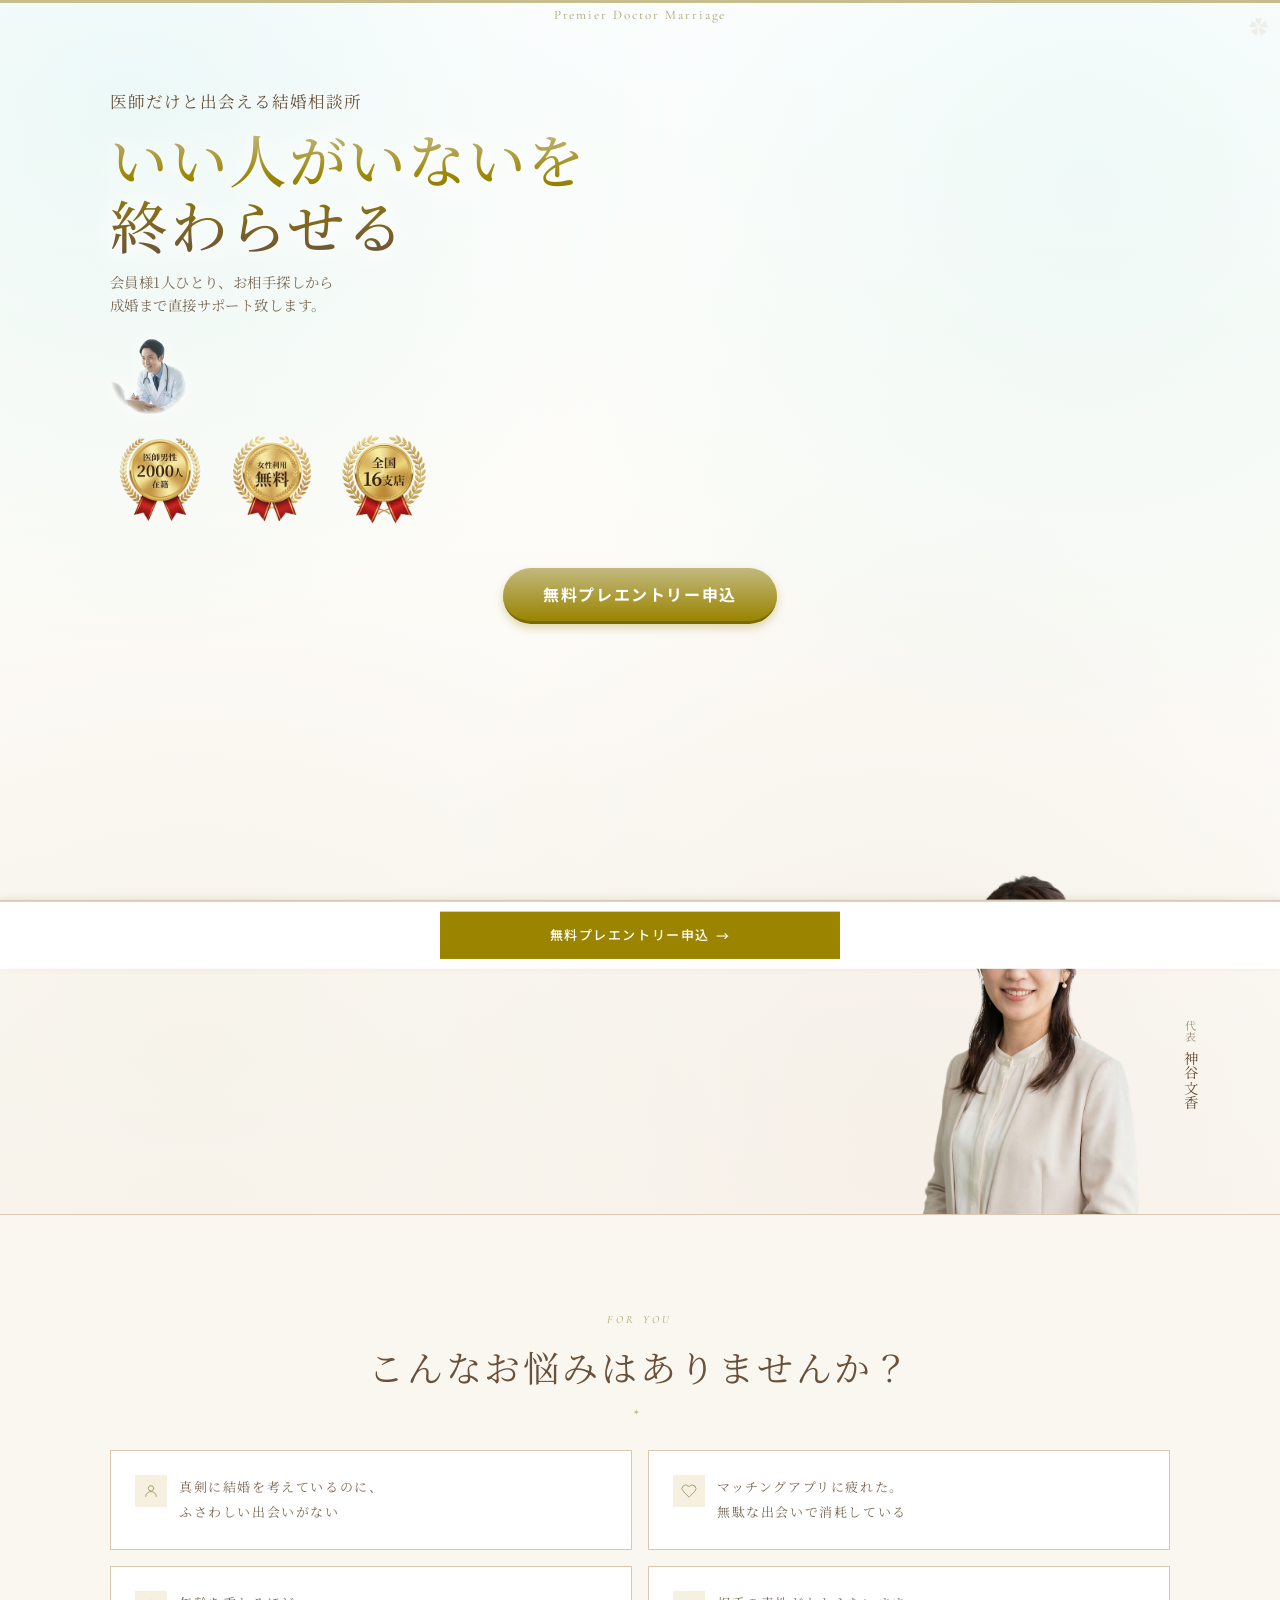
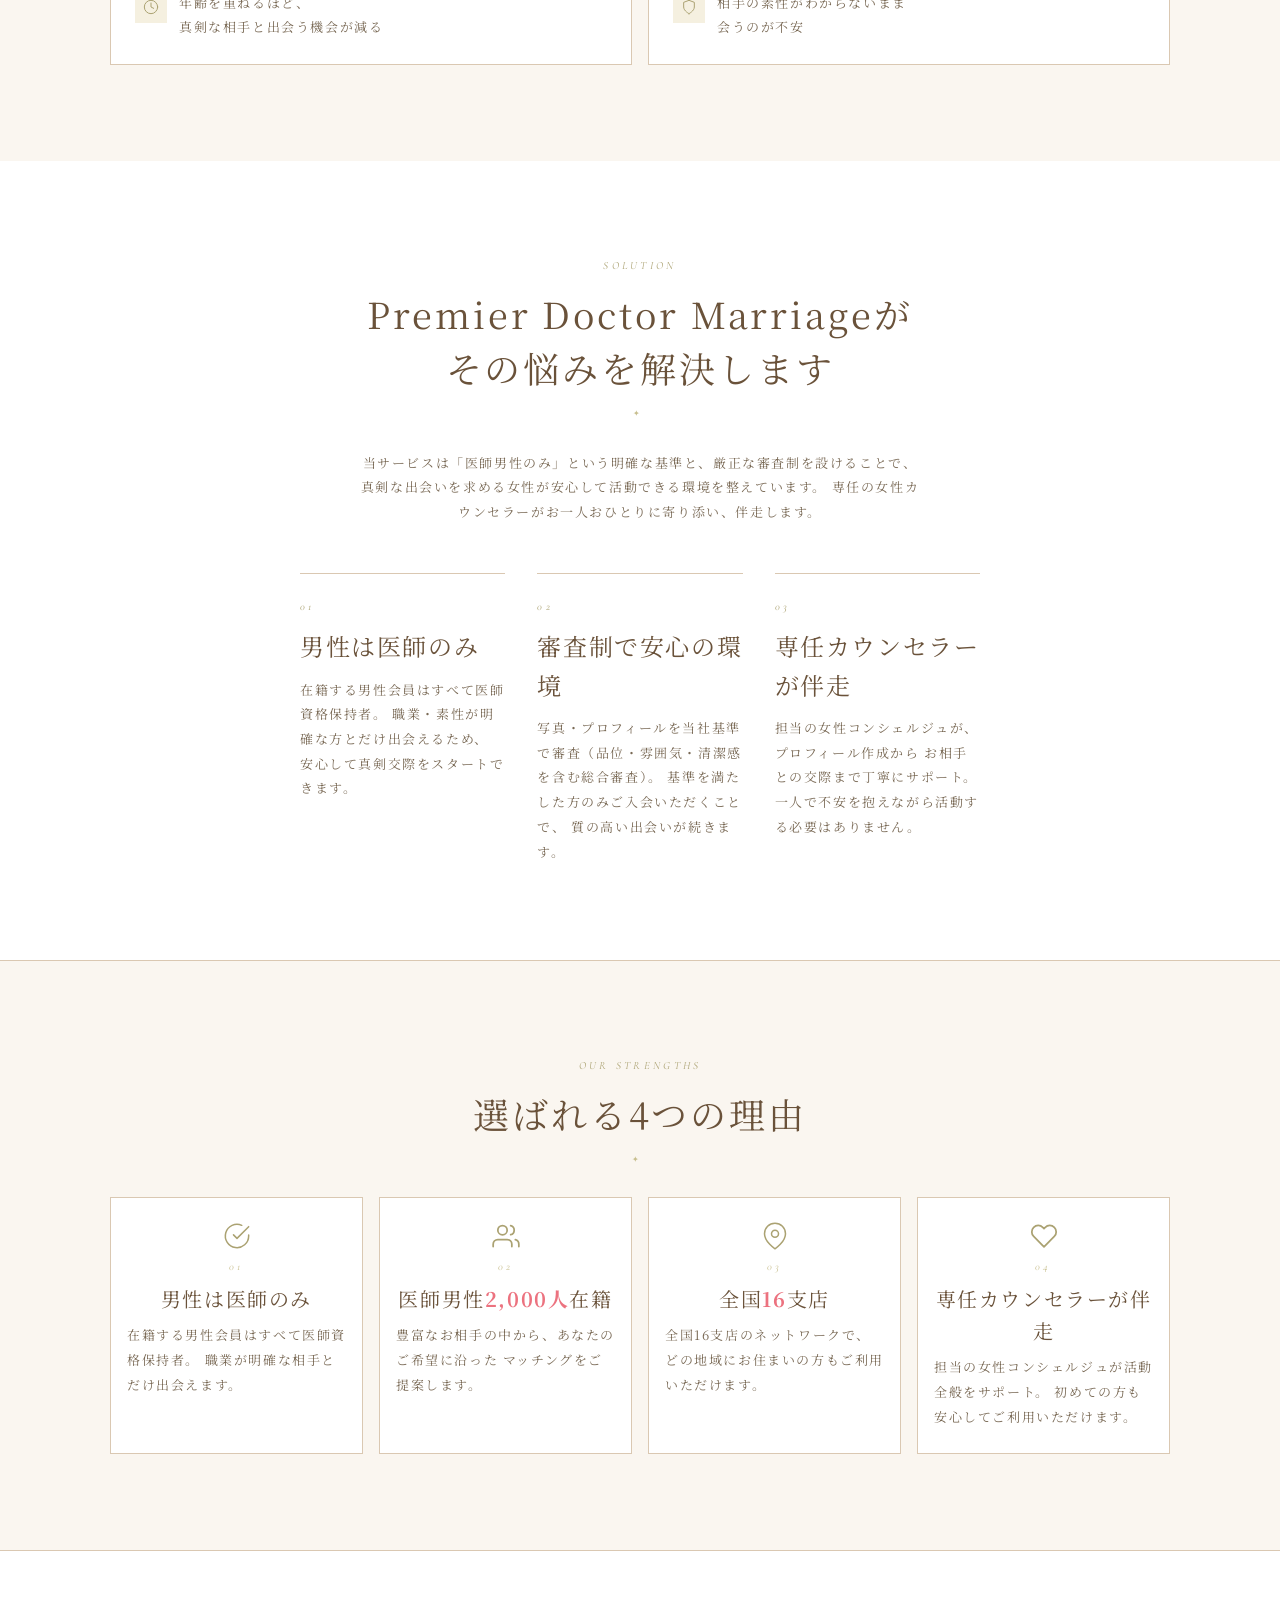
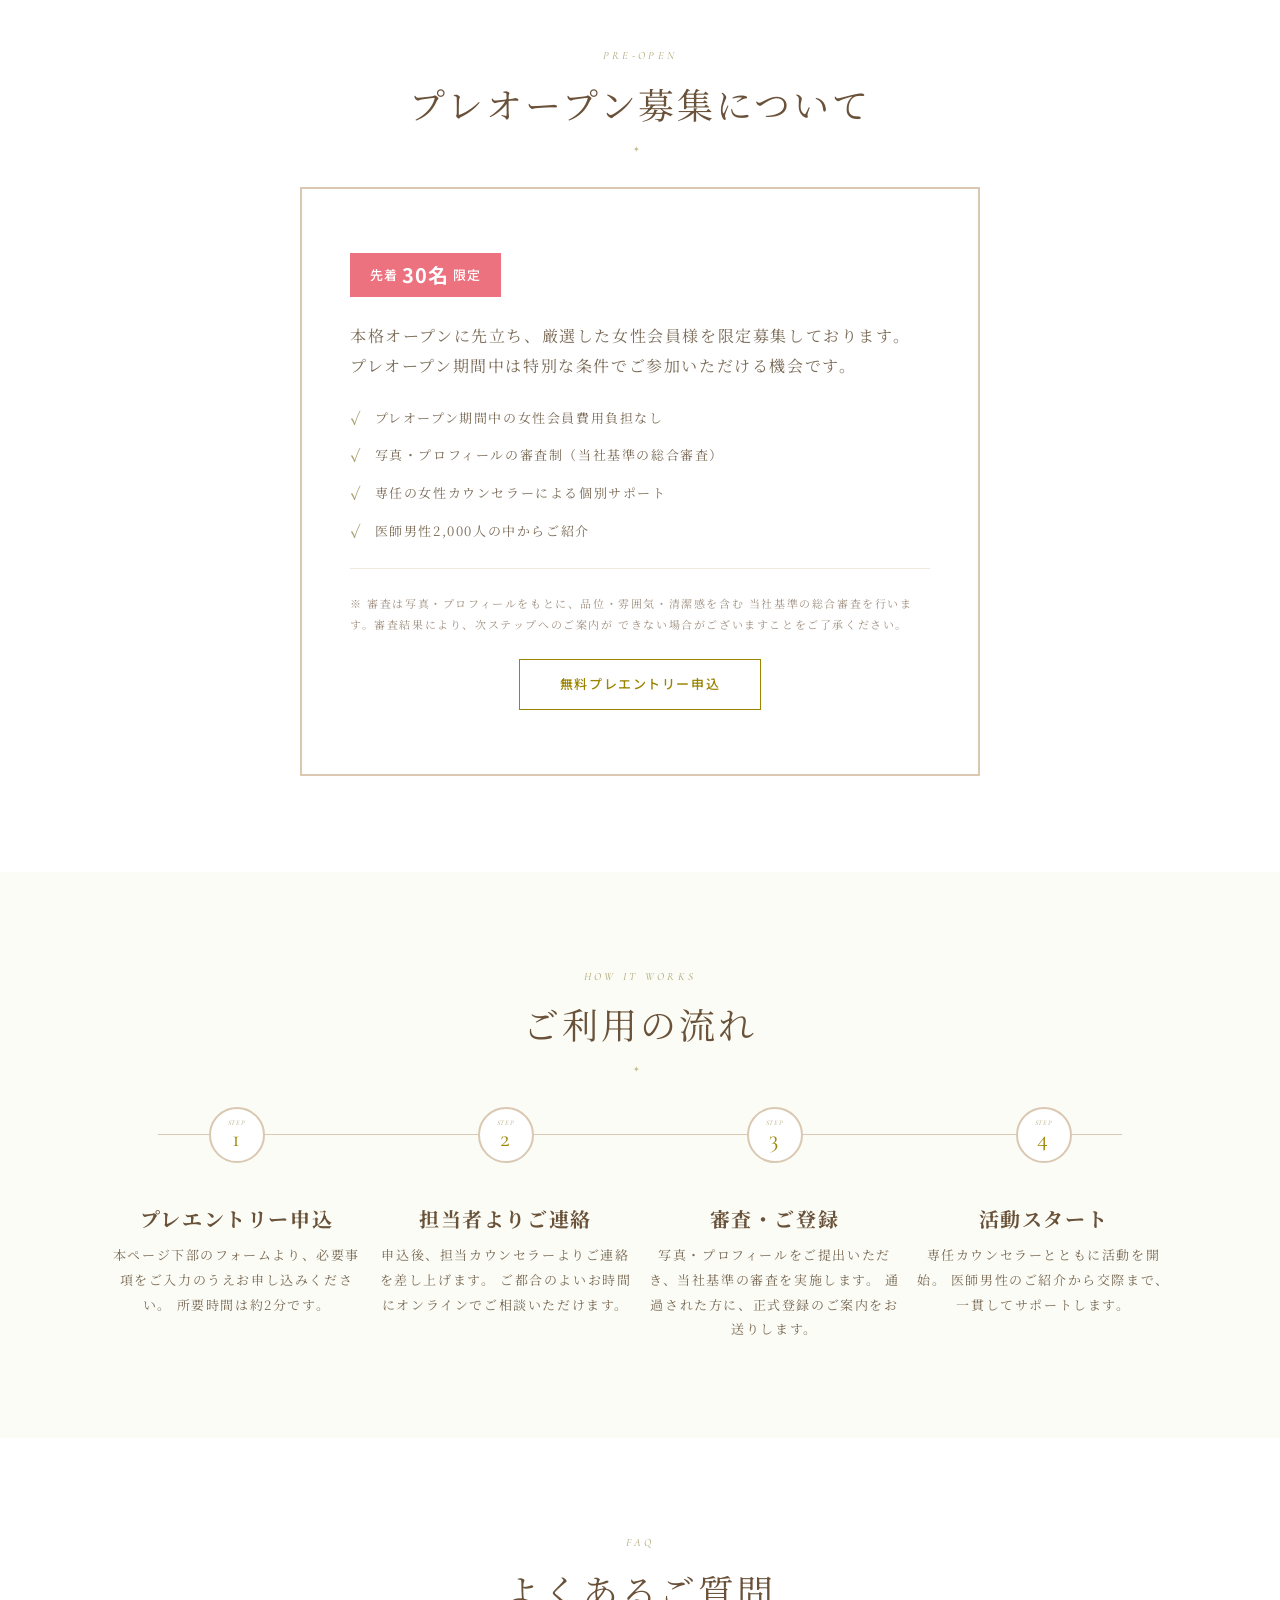
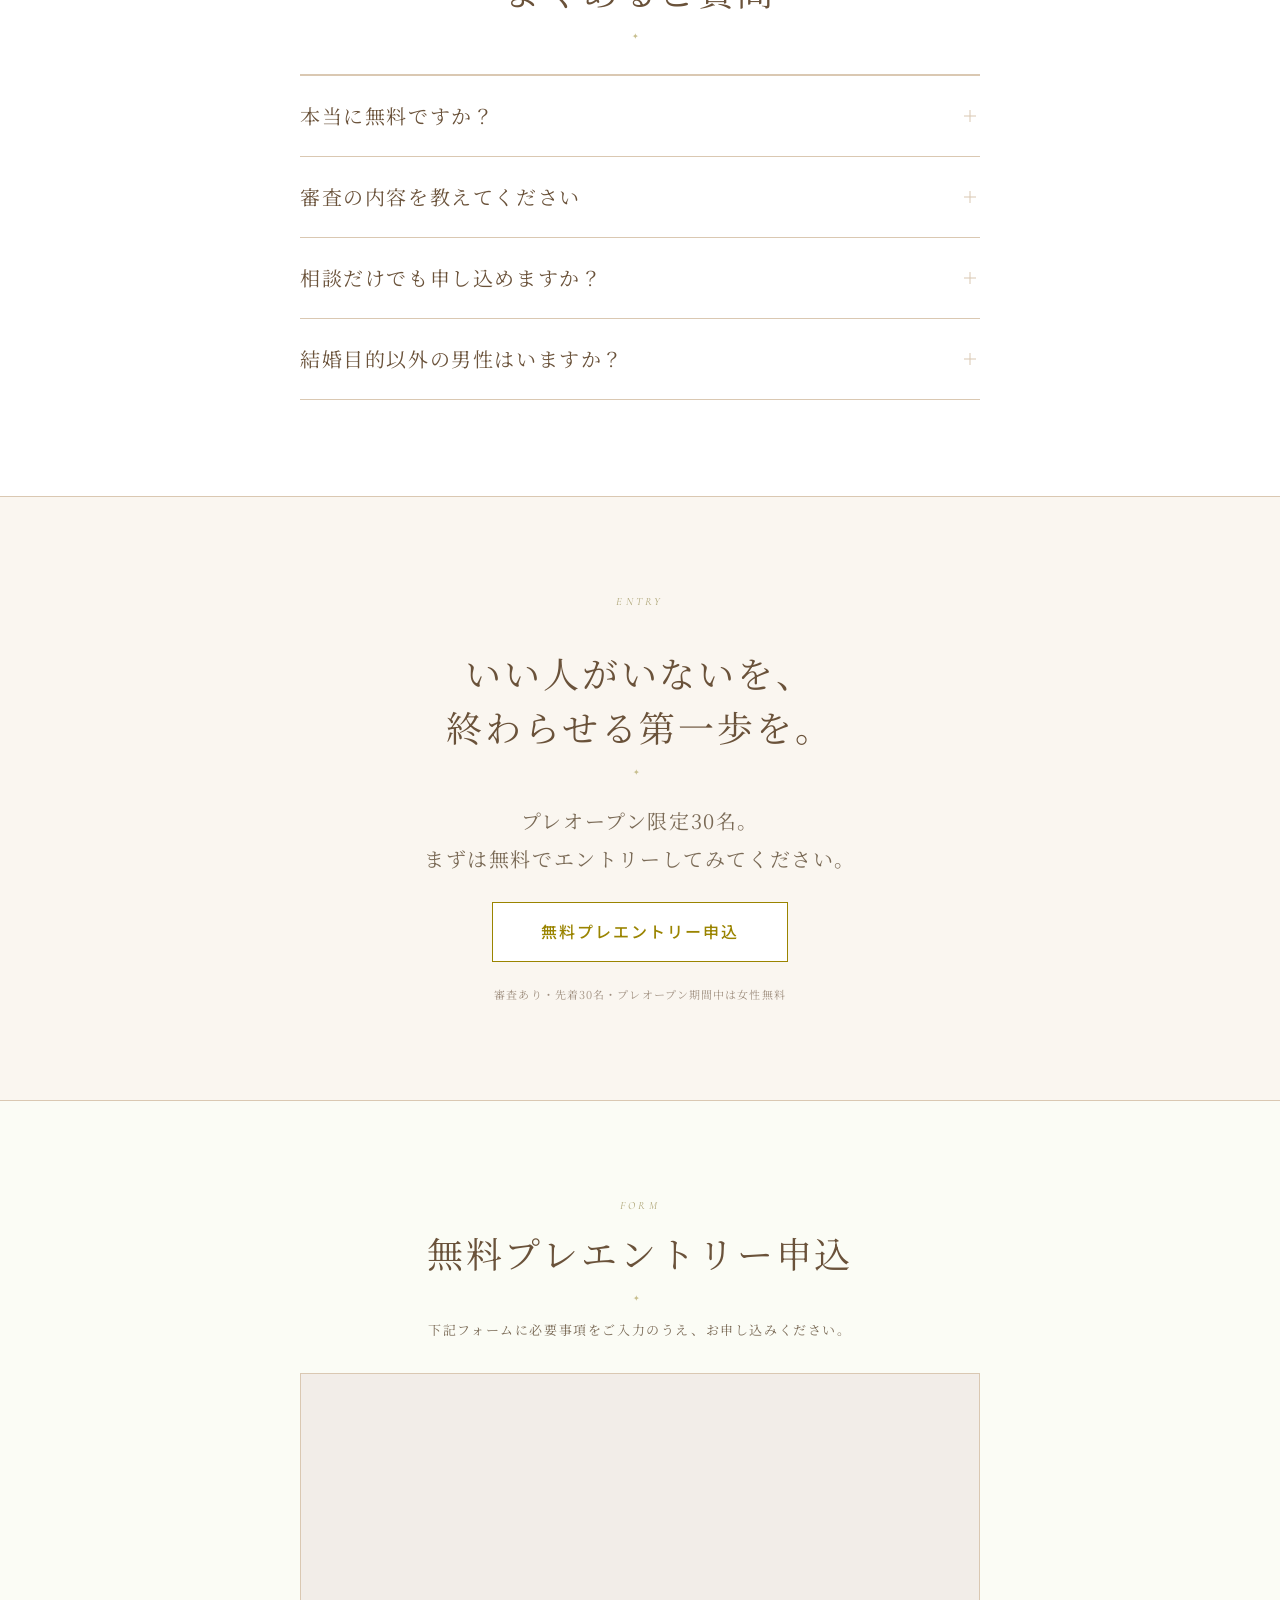
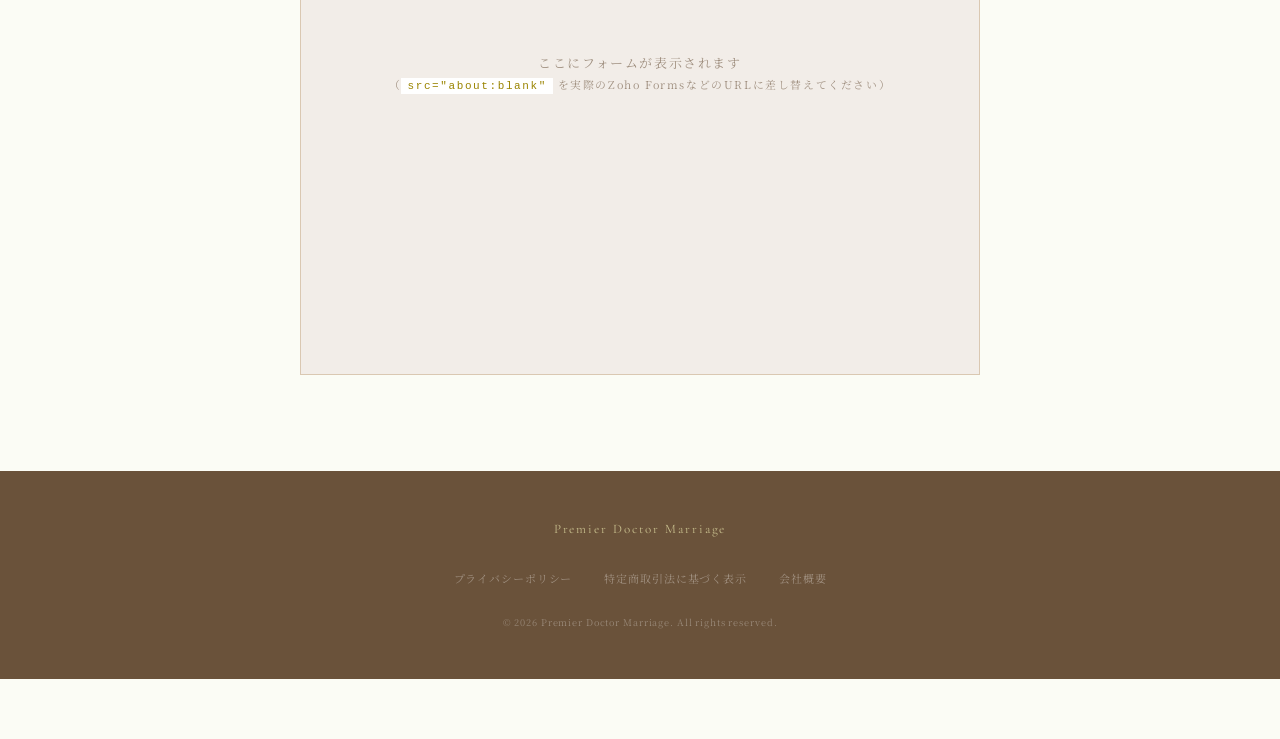
==== 納品物/結婚相談所ver2/index.html @ 18a83656 "LP ver2 deploy" ====
<!DOCTYPE html>
<html lang="ja">
<head>
  <meta charset="UTF-8">
  <meta name="viewport" content="width=device-width, initial-scale=1.0, viewport-fit=cover">

  <!-- ========================================
       SEO設定 ← タイトル・ディスクリプション修正箇所
       ======================================== -->
  <title>Premier Doctor Marriage｜医師だけと出会える結婚相談所 プレエントリー受付中</title>
  <meta name="description" content="医師男性2000人在籍。医師だけと出会える結婚相談所「Premier Doctor Marriage」プレオープン限定30名の女性プレエントリー受付中。専任女性カウンセラーが伴走。全国16支店対応。">
  <meta name="robots" content="index, follow">

  <!-- OGP設定 ← URLとOGP画像パスを本番環境に合わせて修正 -->
  <meta property="og:title" content="Premier Doctor Marriage｜医師だけと出会える結婚相談所">
  <meta property="og:description" content="医師男性2000人在籍。プレオープン限定30名の女性プレエントリー受付中。">
  <meta property="og:type" content="website">
  <meta property="og:image" content="assets/ogp.jpg">
  <!-- ↓ 本番URLに差し替え -->
  <meta property="og:url" content="https://example.com/">
  <meta property="og:site_name" content="Premier Doctor Marriage">
  <meta property="og:locale" content="ja_JP">
  <meta name="twitter:card" content="summary_large_image">

  <!-- ファビコン ← assets/favicon.ico に実ファイルを配置 -->
  <link rel="icon" href="assets/favicon.ico">

  <!-- Google Fonts（上品なセリフ＋読みやすいサンセリフ） -->
  <link rel="preconnect" href="https://fonts.googleapis.com">
  <link rel="preconnect" href="https://fonts.gstatic.com" crossorigin>
  <link href="https://fonts.googleapis.com/css2?family=Cormorant+Garamond:ital,wght@0,300;0,400;0,500;1,300;1,400&family=Noto+Sans+JP:wght@300;400;500&family=Noto+Serif+JP:wght@300;400;500&display=swap" rel="stylesheet">

  <link rel="stylesheet" href="styles.css">
</head>
<body>

  <!-- ========================================
       追従CTA（iOS セーフエリア対応）
       文言修正箇所：「無料プレエントリー申込」
       ======================================== -->
  <div class="sticky-cta" id="stickyCta" aria-hidden="true">
    <a href="#entry" class="sticky-cta__btn">
      無料プレエントリー申込
      <span class="sticky-cta__arrow" aria-hidden="true">→</span>
    </a>
  </div>


  <main id="main-content">

  <!-- ========================================
       1. FV（ファーストビュー）
       ishikon.net準拠: 白背景 + 左テキスト + 右写真 + リボン装飾
       ======================================== -->
  <section class="fv" aria-label="ファーストビュー">

    <!-- リボン装飾（CSS） -->
    <div class="fv__ribbon" aria-hidden="true"></div>

    <!-- ロゴ -->
    <div class="fv__logo-wrap">
      <p class="fv__logo">Premier Doctor Marriage</p>
    </div>

    <!-- FVコンテンツ: 左(キャッチ+バッジ) + 右(女性) の2カラム -->
    <div class="fv__inner">

      <!-- 左カラム: キャッチ → 医師+バッジ -->
      <div class="fv__left">
        <p class="fv__tagline">医師だけと出会える結婚相談所</p>
        <h1 class="fv__headline">いい人がいないを<br>終わらせる</h1>
        <p class="fv__subhead">
          会員様1人ひとり、お相手探しから<br class="pc-br">
          成婚まで直接サポート致します。
        </p>
        <!-- 医師写真 → その下にバッジ山型 -->
        <img src="assets/doctor.png" alt="医師イメージ" class="fv__doctor">
        <div class="fv__badges">
          <div class="fv__badges-top">
            <img src="assets/goldbadge.png" alt="医師男性2000人在籍" class="fv__badge-img">
          </div>
          <div class="fv__badges-bottom">
            <img src="assets/badge-free.png" alt="女性利用無料" class="fv__badge-img">
            <img src="assets/badge-16.png" alt="全国16支店" class="fv__badge-img">
          </div>
        </div>
      </div>

      <!-- 右カラム: 女性写真 -->
      <div class="fv__right">
        <img
          src="assets/hero.png.png"
          alt="Premier Doctor Marriage代表 神谷文香"
          class="fv__photo"
          fetchpriority="high"
          loading="eager"
        >
        <p class="fv__rep">
          <span class="fv__rep-title">代表</span>
          <span class="fv__rep-name">神谷文香</span>
        </p>
      </div>

      <!-- CTA（FV下部・横幅いっぱい） -->
      <a href="#entry" class="btn btn--primary btn--fv">
        無料プレエントリー申込
      </a>

    </div>

  </section>


  <!-- ========================================
       2. お悩み共感
       ======================================== -->
  <section class="pain section" aria-labelledby="pain-title">
    <div class="container">

      <div class="section-label" aria-hidden="true">FOR YOU</div>
      <h2 class="section-title" id="pain-title">
        こんなお悩みは<br class="sp-br">ありませんか？
      </h2>

      <!-- お悩みリスト ← テキスト修正箇所 -->
      <ul class="pain__list" role="list">
        <li class="pain__item reveal-up">
          <span class="pain__icon" aria-hidden="true">
            <svg xmlns="http://www.w3.org/2000/svg" viewBox="0 0 24 24" fill="none" stroke="currentColor" stroke-width="1.5" stroke-linecap="round" stroke-linejoin="round"><circle cx="12" cy="8" r="4"/><path d="M4 20c0-4 3.6-7 8-7s8 3 8 7"/></svg>
          </span>
          <p class="pain__text">真剣に結婚を考えているのに、<br>ふさわしい出会いがない</p>
        </li>
        <li class="pain__item reveal-up" style="transition-delay:80ms">
          <span class="pain__icon" aria-hidden="true">
            <svg xmlns="http://www.w3.org/2000/svg" viewBox="0 0 24 24" fill="none" stroke="currentColor" stroke-width="1.5" stroke-linecap="round" stroke-linejoin="round"><path d="M20.84 4.61a5.5 5.5 0 0 0-7.78 0L12 5.67l-1.06-1.06a5.5 5.5 0 0 0-7.78 7.78l1.06 1.06L12 21.23l7.78-7.78 1.06-1.06a5.5 5.5 0 0 0 0-7.78z"/></svg>
          </span>
          <p class="pain__text">マッチングアプリに疲れた。<br>無駄な出会いで消耗している</p>
        </li>
        <li class="pain__item reveal-up" style="transition-delay:160ms">
          <span class="pain__icon" aria-hidden="true">
            <svg xmlns="http://www.w3.org/2000/svg" viewBox="0 0 24 24" fill="none" stroke="currentColor" stroke-width="1.5" stroke-linecap="round" stroke-linejoin="round"><circle cx="12" cy="12" r="10"/><polyline points="12 6 12 12 16 14"/></svg>
          </span>
          <p class="pain__text">年齢を重ねるほど、<br>真剣な相手と出会う機会が減る</p>
        </li>
        <li class="pain__item reveal-up" style="transition-delay:240ms">
          <span class="pain__icon" aria-hidden="true">
            <svg xmlns="http://www.w3.org/2000/svg" viewBox="0 0 24 24" fill="none" stroke="currentColor" stroke-width="1.5" stroke-linecap="round" stroke-linejoin="round"><path d="M12 22s8-4 8-10V5l-8-3-8 3v7c0 6 8 10 8 10z"/></svg>
          </span>
          <p class="pain__text">相手の素性がわからないまま<br>会うのが不安</p>
        </li>
      </ul>

    </div>
  </section>


  <!-- ========================================
       3. 解決（医師限定・審査制・専任で解決できる理由）
       ======================================== -->
  <section class="solution section section--white" aria-labelledby="solution-title">
    <div class="container container--narrow">

      <div class="section-label" aria-hidden="true">SOLUTION</div>
      <h2 class="section-title" id="solution-title">
        Premier Doctor Marriageが<br>その悩みを解決します
      </h2>
      <p class="section-lead">
        当サービスは「医師男性のみ」という明確な基準と、厳正な審査制を設けることで、
        真剣な出会いを求める女性が安心して活動できる環境を整えています。
        専任の女性カウンセラーがお一人おひとりに寄り添い、伴走します。
      </p>

      <!-- 解決ポイント3つ ← テキスト修正箇所 -->
      <div class="solution__points">

        <div class="solution__point reveal-up">
          <div class="solution__point-num" aria-hidden="true">01</div>
          <h3 class="solution__point-title">男性は医師のみ</h3>
          <p class="solution__point-body">
            在籍する男性会員はすべて医師資格保持者。
            職業・素性が明確な方とだけ出会えるため、
            安心して真剣交際をスタートできます。
          </p>
        </div>

        <div class="solution__point reveal-up" style="transition-delay:100ms">
          <div class="solution__point-num" aria-hidden="true">02</div>
          <h3 class="solution__point-title">審査制で安心の環境</h3>
          <p class="solution__point-body">
            写真・プロフィールを当社基準で審査（品位・雰囲気・清潔感を含む総合審査）。
            基準を満たした方のみご入会いただくことで、
            質の高い出会いが続きます。
          </p>
        </div>

        <div class="solution__point reveal-up" style="transition-delay:200ms">
          <div class="solution__point-num" aria-hidden="true">03</div>
          <h3 class="solution__point-title">専任カウンセラーが伴走</h3>
          <p class="solution__point-body">
            担当の女性コンシェルジュが、プロフィール作成から
            お相手との交際まで丁寧にサポート。
            一人で不安を抱えながら活動する必要はありません。
          </p>
        </div>

      </div>
    </div>
  </section>


  <!-- ========================================
       4. 強み（4つ）
       ======================================== -->
  <section class="strengths section" aria-labelledby="strengths-title">
    <div class="container">

      <div class="section-label" aria-hidden="true">OUR STRENGTHS</div>
      <h2 class="section-title" id="strengths-title">選ばれる4つの理由</h2>

      <!-- 強みカードグリッド ← 数値・テキスト修正箇所 -->
      <div class="strengths__grid stagger-group">

        <article class="strength-card stagger-child">
          <div class="strength-card__icon" aria-hidden="true">
            <svg xmlns="http://www.w3.org/2000/svg" viewBox="0 0 24 24" fill="none" stroke="currentColor" stroke-width="1.3" stroke-linecap="round" stroke-linejoin="round"><path d="M22 11.08V12a10 10 0 1 1-5.93-9.14"/><polyline points="22 4 12 14.01 9 11.01"/></svg>
          </div>
          <div class="strength-card__num" aria-hidden="true">01</div>
          <h3 class="strength-card__title">男性は医師のみ</h3>
          <p class="strength-card__body">
            在籍する男性会員はすべて医師資格保持者。
            職業が明確な相手とだけ出会えます。
          </p>
        </article>

        <article class="strength-card stagger-child">
          <div class="strength-card__icon" aria-hidden="true">
            <svg xmlns="http://www.w3.org/2000/svg" viewBox="0 0 24 24" fill="none" stroke="currentColor" stroke-width="1.5" stroke-linecap="round" stroke-linejoin="round"><path d="M17 21v-2a4 4 0 0 0-4-4H5a4 4 0 0 0-4 4v2"/><circle cx="9" cy="7" r="4"/><path d="M23 21v-2a4 4 0 0 0-3-3.87"/><path d="M16 3.13a4 4 0 0 1 0 7.75"/></svg>
          </div>
          <!-- ↓ 在籍数の修正箇所 -->
          <div class="strength-card__num" aria-hidden="true">02</div>
          <h3 class="strength-card__title">医師男性<strong>2,000人</strong>在籍</h3>
          <p class="strength-card__body">
            豊富なお相手の中から、あなたのご希望に沿った
            マッチングをご提案します。
          </p>
        </article>

        <article class="strength-card stagger-child">
          <div class="strength-card__icon" aria-hidden="true">
            <svg xmlns="http://www.w3.org/2000/svg" viewBox="0 0 24 24" fill="none" stroke="currentColor" stroke-width="1.3" stroke-linecap="round" stroke-linejoin="round"><path d="M21 10c0 7-9 13-9 13s-9-6-9-13a9 9 0 0 1 18 0z"/><circle cx="12" cy="10" r="3"/></svg>
          </div>
          <!-- ↓ 支店数の修正箇所 -->
          <div class="strength-card__num" aria-hidden="true">03</div>
          <h3 class="strength-card__title">全国<strong>16</strong>支店</h3>
          <p class="strength-card__body">
            全国16支店のネットワークで、
            どの地域にお住まいの方もご利用いただけます。
          </p>
        </article>

        <article class="strength-card stagger-child">
          <div class="strength-card__icon" aria-hidden="true">
            <svg xmlns="http://www.w3.org/2000/svg" viewBox="0 0 24 24" fill="none" stroke="currentColor" stroke-width="1.5" stroke-linecap="round" stroke-linejoin="round"><path d="M20.84 4.61a5.5 5.5 0 0 0-7.78 0L12 5.67l-1.06-1.06a5.5 5.5 0 0 0-7.78 7.78l1.06 1.06L12 21.23l7.78-7.78 1.06-1.06a5.5 5.5 0 0 0 0-7.78z"/></svg>
          </div>
          <div class="strength-card__num" aria-hidden="true">04</div>
          <h3 class="strength-card__title">専任カウンセラーが伴走</h3>
          <p class="strength-card__body">
            担当の女性コンシェルジュが活動全般をサポート。
            初めての方も安心してご利用いただけます。
          </p>
        </article>

      </div>
    </div>
  </section>


  <!-- ========================================
       5. プレオープン募集
       ======================================== -->
  <section class="preopen section section--white" aria-labelledby="preopen-title">
    <div class="container container--narrow">

      <div class="section-label" aria-hidden="true">PRE-OPEN</div>
      <h2 class="section-title" id="preopen-title">
        プレオープン募集について
      </h2>

      <!-- 募集カード ← 定員・審査説明の修正箇所 -->
      <div class="preopen__card">

        <div class="preopen__badge" aria-label="先着30名限定">
          先着 <strong>30名</strong> 限定
        </div>

        <p class="preopen__lead">
          本格オープンに先立ち、厳選した女性会員様を限定募集しております。
          プレオープン期間中は特別な条件でご参加いただける機会です。
        </p>

        <ul class="preopen__points" role="list">
          <li class="preopen__point">
            <span class="preopen__check" aria-hidden="true">✓</span>
            <span>プレオープン期間中の女性会員費用負担なし</span>
          </li>
          <li class="preopen__point">
            <span class="preopen__check" aria-hidden="true">✓</span>
            <span>写真・プロフィールの審査制（当社基準の総合審査）</span>
          </li>
          <li class="preopen__point">
            <span class="preopen__check" aria-hidden="true">✓</span>
            <span>専任の女性カウンセラーによる個別サポート</span>
          </li>
          <li class="preopen__point">
            <span class="preopen__check" aria-hidden="true">✓</span>
            <span>医師男性2,000人の中からご紹介</span>
          </li>
        </ul>

        <p class="preopen__note">
          ※ 審査は写真・プロフィールをもとに、品位・雰囲気・清潔感を含む
          当社基準の総合審査を行います。審査結果により、次ステップへのご案内が
          できない場合がございますことをご了承ください。
        </p>

        <!-- CTA ← CTAテキスト修正箇所 -->
        <a href="#entry" class="btn btn--primary btn--center">
          無料プレエントリー申込
        </a>

      </div>
    </div>
  </section>


  <!-- ========================================
       6. ご利用の流れ
       ======================================== -->
  <section class="flow section" aria-labelledby="flow-title">
    <div class="container">

      <div class="section-label" aria-hidden="true">HOW IT WORKS</div>
      <h2 class="section-title" id="flow-title">ご利用の流れ</h2>

      <!-- ステップリスト ← ステップ内容の修正箇所 -->
      <ol class="flow__list" role="list">

        <li class="flow__step reveal-up">
          <div class="flow__step-num" aria-label="ステップ1">
            <span aria-hidden="true">STEP</span>
            <strong>1</strong>
          </div>
          <div class="flow__step-body">
            <h3 class="flow__step-title">プレエントリー申込</h3>
            <p class="flow__step-text">
              本ページ下部のフォームより、必要事項をご入力のうえお申し込みください。
              所要時間は約2分です。
            </p>
          </div>
        </li>

        <li class="flow__step reveal-up" style="transition-delay:80ms">
          <div class="flow__step-num" aria-label="ステップ2">
            <span aria-hidden="true">STEP</span>
            <strong>2</strong>
          </div>
          <div class="flow__step-body">
            <h3 class="flow__step-title">担当者よりご連絡</h3>
            <p class="flow__step-text">
              申込後、担当カウンセラーよりご連絡を差し上げます。
              ご都合のよいお時間にオンラインでご相談いただけます。
            </p>
          </div>
        </li>

        <li class="flow__step reveal-up" style="transition-delay:160ms">
          <div class="flow__step-num" aria-label="ステップ3">
            <span aria-hidden="true">STEP</span>
            <strong>3</strong>
          </div>
          <div class="flow__step-body">
            <h3 class="flow__step-title">審査・ご登録</h3>
            <p class="flow__step-text">
              写真・プロフィールをご提出いただき、当社基準の審査を実施します。
              通過された方に、正式登録のご案内をお送りします。
            </p>
          </div>
        </li>

        <li class="flow__step reveal-up" style="transition-delay:240ms">
          <div class="flow__step-num" aria-label="ステップ4">
            <span aria-hidden="true">STEP</span>
            <strong>4</strong>
          </div>
          <div class="flow__step-body">
            <h3 class="flow__step-title">活動スタート</h3>
            <p class="flow__step-text">
              専任カウンセラーとともに活動を開始。
              医師男性のご紹介から交際まで、一貫してサポートします。
            </p>
          </div>
        </li>

      </ol>
    </div>
  </section>


  <!-- ========================================
       7. Q&A（details/summary で JS 不要）
       ======================================== -->
  <section class="faq section section--white" aria-labelledby="faq-title">
    <div class="container container--narrow">

      <div class="section-label" aria-hidden="true">FAQ</div>
      <h2 class="section-title" id="faq-title">よくあるご質問</h2>

      <!-- FAQ アコーディオン ← 質問・回答の修正箇所 -->
      <div class="faq__list" role="list">

        <details class="faq__item" role="listitem">
          <summary class="faq__question">
            <span>本当に無料ですか？</span>
            <span class="faq__icon" aria-hidden="true"></span>
          </summary>
          <div class="faq__answer">
            <p>
              プレオープン期間中は、女性会員様の費用負担はございません。
              安心してプレエントリーをお申し込みください。
              ※ 本格オープン後の費用については、登録時に改めてご案内いたします。
            </p>
          </div>
        </details>

        <details class="faq__item" role="listitem">
          <summary class="faq__question">
            <span>審査の内容を教えてください</span>
            <span class="faq__icon" aria-hidden="true"></span>
          </summary>
          <div class="faq__answer">
            <p>
              写真・プロフィールをご提出いただき、品位・雰囲気・清潔感を含む
              当社独自の総合基準にて審査を行います。
              審査通過の方には、次ステップ（正式登録）のご案内をお送りします。
              結果については個別にご連絡いたします。
            </p>
          </div>
        </details>

        <details class="faq__item" role="listitem">
          <summary class="faq__question">
            <span>相談だけでも申し込めますか？</span>
            <span class="faq__icon" aria-hidden="true"></span>
          </summary>
          <div class="faq__answer">
            <p>
              はい、もちろんです。まずはお気軽にプレエントリーフォームよりお問い合わせください。
              担当カウンセラーが丁寧にご説明いたします。
              ご入会を強制することは一切ありません。
            </p>
          </div>
        </details>

        <details class="faq__item" role="listitem">
          <summary class="faq__question">
            <span>結婚目的以外の男性はいますか？</span>
            <span class="faq__icon" aria-hidden="true"></span>
          </summary>
          <div class="faq__answer">
            <p>
              ご入会時に結婚の意思確認を行っております。
              また当社の利用規約に反する行動が確認された場合は、
              速やかに適切な対応を行う体制を整えております。
              安心してご利用いただける環境づくりを最優先にしております。
            </p>
          </div>
        </details>

      </div>
    </div>
  </section>


  <!-- ========================================
       8. CTA セクション（フォーム直前）
       ======================================== -->
  <section class="cta-section section" aria-labelledby="cta-title">
    <div class="container container--narrow">
      <div class="cta-section__inner">

        <div class="section-label" aria-hidden="true">ENTRY</div>
        <h2 class="section-title cta-section__title" id="cta-title">
          いい人がいないを、<br>終わらせる第一歩を。
        </h2>
        <!-- ↓ ミクロコピー修正箇所 -->
        <p class="cta-section__body">
          プレオープン限定30名。<br>
          まずは無料でエントリーしてみてください。
        </p>

        <!-- CTA ← CTAテキスト修正箇所 -->
        <a href="#entry" class="btn btn--primary btn--large">
          無料プレエントリー申込
        </a>

        <p class="cta-section__note">審査あり・先着30名・プレオープン期間中は女性無料</p>

      </div>
    </div>
  </section>


  <!-- ========================================
       9. フォームセクション（#entry）
       iframe埋め込み枠 ← フォームURLを差し替え
       ======================================== -->
  <section id="entry" class="form-section section section--cream" aria-labelledby="form-title">
    <div class="container container--narrow">

      <div class="section-label" aria-hidden="true">FORM</div>
      <h2 class="section-title" id="form-title">無料プレエントリー申込</h2>
      <p class="form-section__lead">
        下記フォームに必要事項をご入力のうえ、お申し込みください。
      </p>

      <!-- ↓ フォームiframe埋め込み枠
           src を Zoho Forms 等の実際のiframe URLに差し替え
           例: src="https://forms.zohopublic.com/xxx/form/xxx/formperma/xxx"
           height はフォームの内容に応じて調整 -->
      <div class="form-section__iframe-wrap">
        <iframe
          src="about:blank"
          title="プレエントリーフォーム"
          class="form-section__iframe"
          width="100%"
          height="600"
          frameborder="0"
          loading="lazy"
          aria-label="プレエントリー申込フォーム"
        >
          <p>フォームを表示できません。<a href="TBD" target="_blank" rel="noopener">こちら</a>からお申し込みください。</p>
        </iframe>

        <!-- ↓ フォームURL設定前のプレースホルダー。iframe差し替え後に削除 -->
        <div class="form-placeholder" aria-hidden="true">
          <p class="form-placeholder__text">
            ここにフォームが表示されます<br>
            <small>（<code>src="about:blank"</code> を実際のZoho FormsなどのURLに差し替えてください）</small>
          </p>
        </div>
      </div>

    </div>
  </section>


  <!-- ========================================
       10. フッター（リンク3つのみ）
       ← URLはプレースホルダー、本番環境に合わせて差し替え
       ======================================== -->
  <footer class="footer" role="contentinfo">
    <div class="container">

      <p class="footer__logo">Premier Doctor Marriage</p>

      <nav class="footer__nav" aria-label="フッターナビゲーション">
        <ul class="footer__nav-list" role="list">
          <!-- ↓ 各URLを本番URLに差し替え -->
          <li><a href="/privacy" class="footer__link">プライバシーポリシー</a></li>
          <li><a href="/tokushoho" class="footer__link">特定商取引法に基づく表示</a></li>
          <li><a href="/company" class="footer__link">会社概要</a></li>
        </ul>
      </nav>

      <p class="footer__copy">
        <small>&copy; <span id="currentYear"></span> Premier Doctor Marriage. All rights reserved.</small>
      </p>

    </div>
  </footer>


  </main><!-- /#main-content -->

  <script src="script.js"></script>
</body>
</html>
---- 納品物/結婚相談所ver2/styles.css ----
/* ================================================================
   Premier Doctor Marriage — パターン2
   ishikon.net準拠 — 明朝体・ゴールド・装飾的な女性LP風デザイン
   ================================================================ */

/* ----------------------------------------------------------------
   1. デザイントークン
   ---------------------------------------------------------------- */
:root {
  --color-white:       #ffffff;
  --color-cream:       #fbfcf5;
  --color-warm-bg:     #faf6f0;
  --color-warm-gray:   #F2EDE8;
  --color-border:      #dac8b2;
  --color-border-light:#efeadd;
  --color-text:        #6a523a;
  --color-text-mid:    #7a6a56;
  --color-text-light:  #a09080;
  --color-gold:        #aba272;
  --color-gold-light:  #c7be8d;
  --color-gold-dark:   #9a8400;
  --color-gold-pale:   #f5f0e0;
  --color-teal:        #81D8D0;
  --color-pink:        #ec727f;
  --color-highlight:   #faf1c1;

  --bg-page:           var(--color-cream);
  --bg-white:          var(--color-white);
  --text-primary:      var(--color-text);
  --text-secondary:    var(--color-text-mid);
  --text-muted:        var(--color-text-light);
  --accent:            var(--color-gold);
  --accent-dark:       var(--color-gold-dark);

  --space-1:  4px;
  --space-2:  8px;
  --space-3:  12px;
  --space-4:  16px;
  --space-5:  24px;
  --space-6:  32px;
  --space-7:  48px;
  --space-8:  64px;
  --space-9:  96px;

  --font-serif: 'Noto Serif JP', 'Times New Roman', '游明朝', YuMincho, 'ヒラギノ明朝 ProN W3', serif;
  --font-sans:  'Noto Sans JP', 'メイリオ', Meiryo, sans-serif;
  --font-display: 'Cormorant Garamond', var(--font-serif);

  --text-xs:   0.6875rem;
  --text-sm:   0.8125rem;
  --text-base: 1rem;
  --text-md:   clamp(1.05rem, 0.6vw + 0.9rem, 1.25rem);
  --text-lg:   clamp(1.15rem, 1vw + 0.9rem, 1.5rem);
  --text-xl:   clamp(1.35rem, 1.5vw + 1rem, 1.85rem);
  --text-2xl:  clamp(1.6rem, 2vw + 1.1rem, 2.25rem);

  --leading-normal: 1.6;
  --leading-relaxed: 1.9;
  --shadow-sm: 0 0 10px 3px rgba(251,252,245,0.8);
  --shadow-md: 0 0 20px 5px rgba(251,252,245,1);
  --radius-sm: 0px;
  --radius-md: 0px;
  --ease-out: cubic-bezier(0.0, 0.0, 0.2, 1);
  --dur-fast: 150ms;
  --dur-normal: 250ms;
  --dur-slower: 600ms;
  --container-max: 1100px;
  --container-narrow: 720px;
  --container-px: 20px;
}

/* ----------------------------------------------------------------
   2. リセット・ベース — ishikon風: 明朝ベース、letter-spacing広め
   ---------------------------------------------------------------- */
*, *::before, *::after { box-sizing: border-box; margin: 0; padding: 0; }

@media (prefers-reduced-motion: reduce) {
  *, *::before, *::after {
    animation-duration: 0.01ms !important;
    transition-duration: 0.01ms !important;
  }
  .reveal-up, .stagger-child { opacity: 1 !important; transform: none !important; }
}

html {
  scroll-behavior: smooth;
  -webkit-text-size-adjust: 100%;
  font-size: 14px;
}
@media (min-width: 768px) { html { font-size: 16px; } }

body {
  font-family: var(--font-serif);
  font-weight: 400;
  color: var(--text-primary);
  background-color: var(--bg-page);
  line-height: var(--leading-normal);
  letter-spacing: 0.1em;
  -webkit-font-smoothing: antialiased;
  overflow-x: hidden;
  padding-bottom: calc(60px + env(safe-area-inset-bottom, 0px));
}

img { display: block; max-width: 100%; height: auto; }
a { color: inherit; text-decoration: none; }
ul, ol { list-style: none; }

.pc-br { display: none; }
.sp-br { display: none; }
@media (min-width: 768px) { .pc-br { display: inline; } }
@media (max-width: 599px) { .sp-br { display: block; } }

/* ----------------------------------------------------------------
   3. 共通レイアウト
   ---------------------------------------------------------------- */
.container {
  width: 100%;
  max-width: var(--container-max);
  margin-inline: auto;
  padding-inline: var(--container-px);
}
.container--narrow { max-width: var(--container-narrow); }

.section {
  padding-block: var(--space-7);
  text-align: center;
}
@media (min-width: 768px) { .section { padding-block: var(--space-9); } }

.section--white { background-color: var(--bg-white); }
.section--cream { background-color: var(--color-cream); }
.section--warm  { background-color: var(--color-warm-bg); }

/* ----------------------------------------------------------------
   4. セクション見出し — 装飾ライン付き中央揃え（ishikon風）
   ---------------------------------------------------------------- */
.section-label {
  font-family: var(--font-display);
  font-size: var(--text-xs);
  font-style: italic;
  letter-spacing: 0.3em;
  text-transform: uppercase;
  color: var(--accent);
  margin-bottom: var(--space-3);
}

.section-title {
  font-family: var(--font-serif);
  font-size: var(--text-xl);
  font-weight: 400;
  line-height: 1.5;
  color: var(--text-primary);
  margin-bottom: var(--space-5);
  letter-spacing: 0.08em;
  position: relative;
  display: inline-block;
}
@media (min-width: 768px) {
  .section-title { font-size: var(--text-2xl); margin-bottom: var(--space-6); }
}

/* タイトル下の装飾ライン（ishikon風オーナメント） */
.section-title::after {
  content: '✦';
  display: block;
  font-size: 0.5rem;
  color: var(--color-gold-light);
  margin: var(--space-3) auto 0;
  letter-spacing: 1em;
}

.section-lead {
  font-size: var(--text-sm);
  line-height: var(--leading-relaxed);
  color: var(--text-secondary);
  margin-bottom: var(--space-7);
  max-width: 560px;
  margin-inline: auto;
  text-align: center;
}

/* ----------------------------------------------------------------
   5. ボタン — ishikon風: 角丸なし、ゴールドベタ塗り
   ---------------------------------------------------------------- */
.btn {
  display: inline-flex;
  align-items: center;
  justify-content: center;
  font-family: var(--font-sans);
  font-size: var(--text-sm);
  font-weight: 500;
  letter-spacing: 0.12em;
  text-align: center;
  cursor: pointer;
  border: none;
  outline: none;
  transition: all var(--dur-normal) var(--ease-out);
  -webkit-tap-highlight-color: transparent;
}

.btn--primary {
  background-color: var(--color-white);
  color: var(--accent-dark);
  padding: 14px 40px;
  border: 1px solid var(--accent-dark);
  min-height: 50px;
  width: auto;
  max-width: 320px;
  transition: all 0.1s ease-out;
}
.btn--primary:hover {
  background-color: var(--accent-dark);
  color: var(--color-white);
}
.btn--primary:active {
  background-color: var(--color-gold);
  border-color: var(--color-gold);
  color: var(--color-white);
}
.btn--primary:focus-visible { outline: 2px solid var(--accent); outline-offset: 3px; }

.btn--large {
  font-size: var(--text-base);
  padding: 16px 48px;
  min-height: 56px;
}
.btn--center { margin-inline: auto; }

.btn--fv {
  font-size: var(--text-sm);
  padding: 12px 32px;
  min-height: 46px;
  max-width: 260px;
  width: 100%;
}
@media (min-width: 768px) {
  .btn--fv { font-size: var(--text-base); padding: 14px 40px; max-width: 300px; }
}

/* ----------------------------------------------------------------
   6. 追従CTA
   ---------------------------------------------------------------- */
.sticky-cta {
  position: fixed;
  bottom: 0; left: 0; right: 0;
  z-index: 200;
  background-color: var(--bg-white);
  border-top: 2px solid var(--color-border);
  padding: 10px var(--container-px);
  padding-bottom: calc(10px + env(safe-area-inset-bottom, 0px));
  box-shadow: 0 -2px 8px rgba(106,82,58,0.1);
  transform: translateY(100%);
  transition: transform var(--dur-normal) var(--ease-out);
}
.sticky-cta.is-visible { transform: translateY(0); }

.sticky-cta__btn {
  display: flex;
  align-items: center;
  justify-content: center;
  gap: 6px;
  width: 100%; max-width: 400px;
  margin-inline: auto;
  background-color: var(--accent-dark);
  color: var(--color-white);
  font-family: var(--font-sans);
  font-size: var(--text-sm);
  font-weight: 500;
  letter-spacing: 0.12em;
  padding: 12px 20px;
  min-height: 46px;
  border: 1px solid var(--accent-dark);
}
.sticky-cta__btn:hover { background-color: var(--color-gold-light); }
.sticky-cta__arrow { font-size: 1em; line-height: 1; }

/* ================================================================
   7. FV — flexbox 2カラム + 装飾背景
   ================================================================ */
.fv {
  position: relative;
  overflow: hidden;
  border-top: 3px solid var(--color-gold-light);
  /* 背景: 白ベースに薄いリボン+フローラル装飾 */
  background:
    radial-gradient(ellipse at 85% 15%, rgba(129,216,208,0.12) 0%, transparent 40%),
    radial-gradient(ellipse at 10% 8%, rgba(129,216,208,0.15) 0%, transparent 35%),
    radial-gradient(ellipse at 70% 90%, rgba(218,200,178,0.15) 0%, transparent 40%),
    radial-gradient(ellipse at 15% 85%, rgba(197,190,141,0.08) 0%, transparent 35%),
    linear-gradient(180deg, #fff 0%, #fdfcf8 40%, #faf6f0 100%);
}

/* 右上フローラル装飾 */
.fv::after {
  content: '✿';
  position: absolute;
  top: 8px; right: 10px;
  font-size: 1.2rem;
  color: rgba(218,200,178,0.25);
  z-index: 0;
  pointer-events: none;
}

.fv__ribbon { display: none; }

.fv__logo-wrap { padding: 2px 0 0; text-align: center; position: relative; z-index: 1; }
.fv__logo {
  font-family: var(--font-display); font-size: 0.55rem;
  font-weight: 400; letter-spacing: 0.15em; color: var(--accent);
}

/* FVコンテナ: CSS Grid — コンテンツ行 + ボタン行 */
.fv__inner {
  display: grid;
  grid-template-columns: 1fr;
  grid-template-rows: 1fr auto;
  min-height: auto;
  padding: 0 16px;
  max-width: var(--container-max); margin-inline: auto;
  position: relative; z-index: 1;
}

/* ---- 左カラム: テキスト+医師+バッジ ---- */
.fv__left {
  grid-row: 1;
  display: flex; flex-direction: column;
  justify-content: flex-start;
  gap: 5px;
  padding: 4px 0 0;
  position: relative; z-index: 2;
}

/* タグライン: 0.65rem × 2 = 1.3rem */
.fv__tagline {
  font-size: 1.3rem; line-height: 1.4;
  letter-spacing: 0.06em; color: var(--text-primary);
  text-shadow: 0 0 12px rgba(255,255,255,1), 0 0 24px rgba(255,255,255,0.8);
}

/* キャッチ: 1.7rem × 1.5 = 2.55rem */
.fv__headline {
  font-family: var(--font-serif);
  font-size: clamp(2.2rem, 10vw, 3.5rem);
  font-weight: 500; line-height: 1.15;
  background: linear-gradient(180deg, #c7be8d 0%, #9a8400 40%, #6a523a 100%);
  -webkit-background-clip: text; -webkit-text-fill-color: transparent;
  background-clip: text;
  filter: drop-shadow(0 0 10px rgba(255,255,255,1)) drop-shadow(0 0 20px rgba(255,255,255,0.9));
}

/* サブコピー: 0.55rem × 1.5 = 0.825rem */
.fv__subhead {
  font-size: 0.825rem; line-height: 1.6;
  color: var(--text-secondary); letter-spacing: 0.03em;
  text-shadow: 0 0 10px rgba(255,255,255,1), 0 0 20px rgba(255,255,255,0.8);
  max-width: 65%;
}

/* 医師写真: 80px × 1.5 = 120px */
.fv__doctor {
  width: 120px;
  object-fit: contain; opacity: 0.7;
  margin-top: 6px;
  align-self: flex-start;
  filter: drop-shadow(0 0 6px rgba(255,255,255,0.9));
}

/* バッジ山型（三角形配置） */
.fv__badges { display: flex; flex-direction: column; align-items: flex-start; gap: 0; margin-top: 2px; }
.fv__badges-top { display: flex; justify-content: center; width: calc(82px * 2 + 4px); padding-left: 0; }
.fv__badges-bottom { display: flex; gap: 4px; }
.fv__badge-img { width: 82px; height: 82px; object-fit: contain; }

/* ---- 女性写真: 絶対配置で右下に大きく ---- */
.fv__right {
  position: absolute;
  right: 0; top: 28%;
  width: 65%;
  z-index: 1;
  display: flex; flex-direction: column;
  align-items: flex-end;
}
.fv__photo {
  width: 100%;
  object-fit: contain; object-position: right bottom;
}
.fv__rep {
  display: flex; flex-direction: column;
  align-items: flex-end; gap: 0;
  padding: 2px 4px 0 0;
}
.fv__rep-title { font-size: 0.4rem; color: var(--text-muted); letter-spacing: 0.04em; }
.fv__rep-name { font-size: 0.5rem; color: var(--text-primary); letter-spacing: 0.06em; }

/* ---- CTA: 画面下部 ---- */
.btn--fv {
  grid-row: 2;
  justify-self: center;
  display: flex; align-items: center; justify-content: center;
  font-size: 0.9rem; font-weight: 700;
  padding: 13px 24px;
  min-height: 50px;
  width: auto; max-width: 240px;
  margin: 16px auto 20px;
  position: relative; z-index: 3;
  border-radius: 28px;
  background: linear-gradient(180deg, #c2b97e 0%, #9a8400 100%);
  color: var(--color-white);
  border: none;
  border-bottom: 3px solid #7a6800;
  box-shadow: 0 4px 10px rgba(154, 132, 0, 0.3);
  letter-spacing: 0.1em;
}
.btn--fv:hover {
  background: linear-gradient(180deg, #d0c88f 0%, #aba272 100%);
  transform: translateY(-1px);
}
.btn--fv:active {
  transform: translateY(2px);
  border-bottom-width: 1px;
}

/* --- PC --- */
@media (min-width: 768px) {
  .fv__logo { font-size: var(--text-sm); }
  .fv__inner { padding: 0 var(--container-px) var(--space-6); }
  .fv__left {
    flex: 0 0 55%; max-width: 55%;
    padding: var(--space-8) var(--space-5) var(--space-5) 0;
    gap: var(--space-3);
  }
  .fv__doctor { width: 80px; opacity: 0.7; }
  .fv__tagline { font-size: clamp(1rem, 1.3vw, 1.3rem); }
  .fv__headline { font-size: clamp(2.8rem, 4.5vw, 4rem); }
  .fv__subhead { font-size: clamp(0.9rem, 1.1vw, 1.1rem); }
  .fv__doctor { width: 80px; opacity: 0.8; }
  .fv__badge-row { gap: var(--space-3); }
  .fv__badges { flex-direction: row; gap: var(--space-3); }
  .fv__badges-top, .fv__badges-bottom { display: contents; }
  .fv__badge-img { width: 100px; height: 100px; }
  .fv__right {
    position: relative; right: auto; bottom: auto;
    width: auto;
  }
  .fv__photo { width: 100%; max-width: 300px; }
  .fv__rep {
    position: absolute; right: -36px; top: 50%;
    transform: translateY(-50%);
    writing-mode: vertical-rl;
    flex-direction: row; gap: var(--space-2); align-items: center;
  }
  .fv__rep-title { font-size: 0.6875rem; }
  .fv__rep-name { font-size: 0.9rem; }
  .btn--fv { font-size: var(--text-base); padding: 14px 40px; max-width: 300px; }
}

/* ================================================================ 8-17 ================================================================ */
.pain { background-color: var(--color-warm-bg); border-top: 1px solid var(--color-border); }
.pain__list { display: grid; grid-template-columns: 1fr; gap: var(--space-4); max-width: 600px; margin-inline: auto; text-align: left; }
@media (min-width: 600px) { .pain__list { grid-template-columns: repeat(2, 1fr); max-width: none; } }
.pain__item { display: flex; align-items: flex-start; gap: var(--space-3); background-color: var(--bg-white); padding: var(--space-5); border: 1px solid var(--color-border); }
.pain__icon { flex-shrink: 0; width: 32px; height: 32px; background-color: var(--color-gold-pale); display: flex; align-items: center; justify-content: center; color: var(--accent); }
.pain__icon svg { width: 16px; height: 16px; }
.pain__text { font-size: var(--text-sm); line-height: var(--leading-relaxed); color: var(--text-secondary); }

.solution__points { display: grid; grid-template-columns: 1fr; gap: var(--space-6); text-align: left; }
@media (min-width: 768px) { .solution__points { grid-template-columns: repeat(3, 1fr); } }
.solution__point { padding-top: var(--space-5); border-top: 1px solid var(--color-border); }
.solution__point-num { font-family: var(--font-display); font-size: var(--text-xs); letter-spacing: 0.3em; color: var(--accent); margin-bottom: var(--space-3); font-style: italic; }
.solution__point-title { font-family: var(--font-serif); font-size: var(--text-lg); font-weight: 400; color: var(--text-primary); margin-bottom: var(--space-3); }
.solution__point-body { font-size: var(--text-sm); line-height: var(--leading-relaxed); color: var(--text-secondary); }

.strengths { background-color: var(--color-warm-bg); border-top: 1px solid var(--color-border); border-bottom: 1px solid var(--color-border); }
.strengths__grid { display: grid; grid-template-columns: repeat(2, 1fr); gap: var(--space-4); }
@media (min-width: 768px) { .strengths__grid { grid-template-columns: repeat(4, 1fr); } }
.strength-card { background-color: var(--bg-white); border: 1px solid var(--color-border); padding: var(--space-5) var(--space-4); display: flex; flex-direction: column; gap: var(--space-2); text-align: center; }
.strength-card__icon { width: 28px; height: 28px; color: var(--accent); margin-inline: auto; }
.strength-card__icon svg { width: 28px; height: 28px; }
.strength-card__num { font-family: var(--font-display); font-size: var(--text-xs); letter-spacing: 0.3em; color: var(--color-gold-light); font-style: italic; }
.strength-card__title { font-family: var(--font-serif); font-size: var(--text-md); font-weight: 400; color: var(--text-primary); }
.strength-card__title strong { color: var(--color-pink); }
.strength-card__body { font-size: var(--text-sm); line-height: var(--leading-relaxed); color: var(--text-secondary); text-align: left; }

.preopen__card { background-color: var(--bg-white); border: 2px solid var(--color-border); padding: var(--space-6) var(--space-5); display: flex; flex-direction: column; gap: var(--space-5); text-align: left; }
@media (min-width: 768px) { .preopen__card { padding: var(--space-8) var(--space-7); } }
.preopen__badge { display: inline-flex; align-items: center; align-self: flex-start; background-color: var(--color-pink); color: var(--color-white); font-family: var(--font-sans); font-size: var(--text-sm); font-weight: 500; letter-spacing: 0.1em; padding: 6px 20px; }
.preopen__badge strong { font-size: var(--text-md); font-weight: 700; margin-inline: 3px; }
.preopen__lead { font-size: var(--text-base); line-height: var(--leading-relaxed); color: var(--text-secondary); }
.preopen__points { display: flex; flex-direction: column; gap: var(--space-3); }
.preopen__point { display: flex; align-items: flex-start; gap: var(--space-3); font-size: var(--text-sm); color: var(--text-secondary); line-height: var(--leading-relaxed); }
.preopen__check { flex-shrink: 0; color: var(--accent); font-weight: 700; font-size: var(--text-base); line-height: 1.6; }
.preopen__note { font-size: var(--text-xs); line-height: var(--leading-relaxed); color: var(--text-muted); border-top: 1px solid var(--color-border-light); padding-top: var(--space-5); }

.flow__list { display: flex; flex-direction: column; position: relative; text-align: left; }
.flow__list::before { content: ""; position: absolute; left: 27px; top: 48px; bottom: 48px; width: 1px; background: var(--color-border); }
@media (min-width: 768px) { .flow__list { flex-direction: row; justify-content: space-between; gap: var(--space-4); text-align: center; } .flow__list::before { left: 48px; right: 48px; top: 27px; bottom: auto; width: auto; height: 1px; } }
.flow__step { display: flex; align-items: flex-start; gap: var(--space-5); padding: var(--space-5) 0; }
@media (min-width: 768px) { .flow__step { flex-direction: column; align-items: center; flex: 1; padding: 0; } }
.flow__step-num { flex-shrink: 0; width: 56px; height: 56px; background-color: var(--bg-white); border: 2px solid var(--color-border); border-radius: 50%; display: flex; flex-direction: column; align-items: center; justify-content: center; position: relative; z-index: 1; }
.flow__step-num span { font-family: var(--font-display); font-size: 7px; font-style: italic; letter-spacing: 0.1em; color: var(--accent); line-height: 1; }
.flow__step-num strong { font-family: var(--font-display); font-size: var(--text-lg); font-weight: 400; color: var(--accent-dark); line-height: 1; }
.flow__step-body { flex: 1; padding-top: var(--space-2); }
@media (min-width: 768px) { .flow__step-body { padding-top: var(--space-4); } }
.flow__step-title { font-family: var(--font-serif); font-size: var(--text-md); color: var(--text-primary); margin-bottom: var(--space-2); }
.flow__step-text { font-size: var(--text-sm); line-height: var(--leading-relaxed); color: var(--text-secondary); }

.faq__list { display: flex; flex-direction: column; border-top: 2px solid var(--color-border); text-align: left; }
.faq__item { border-bottom: 1px solid var(--color-border); }
.faq__question { display: flex; justify-content: space-between; align-items: center; gap: var(--space-4); padding: var(--space-5) 0; cursor: pointer; font-family: var(--font-serif); font-size: var(--text-md); color: var(--text-primary); list-style: none; -webkit-appearance: none; }
.faq__question::-webkit-details-marker { display: none; }
.faq__question:focus-visible { outline: 2px solid var(--accent); outline-offset: 2px; }
.faq__icon { flex-shrink: 0; width: 20px; height: 20px; position: relative; }
.faq__icon::before, .faq__icon::after { content: ""; position: absolute; background-color: var(--color-border); top: 50%; left: 50%; transform: translate(-50%, -50%); transition: transform var(--dur-fast), opacity var(--dur-fast); }
.faq__icon::before { width: 12px; height: 1px; }
.faq__icon::after { width: 1px; height: 12px; }
details[open] .faq__icon::after { transform: translate(-50%, -50%) rotate(90deg); opacity: 0; }
.faq__answer { padding-bottom: var(--space-5); }
.faq__answer p { font-size: var(--text-sm); line-height: var(--leading-relaxed); color: var(--text-secondary); }

.cta-section { background-color: var(--color-warm-bg); border-top: 1px solid var(--color-border); border-bottom: 1px solid var(--color-border); }
.cta-section__inner { display: flex; flex-direction: column; align-items: center; gap: var(--space-5); }
.cta-section__title { margin-bottom: 0; }
.cta-section__body { font-size: var(--text-md); line-height: var(--leading-relaxed); color: var(--text-secondary); }
.cta-section__note { font-size: var(--text-xs); color: var(--text-muted); letter-spacing: 0.1em; }
.cta-section__body strong, .cta-section__body em { background-color: var(--color-highlight); font-style: normal; padding: 2px 4px; }

.form-section .section-title { margin-bottom: var(--space-4); }
.form-section__lead { font-size: var(--text-sm); color: var(--text-secondary); margin-bottom: var(--space-6); }
.form-section__iframe-wrap { position: relative; background-color: var(--bg-white); border: 1px solid var(--color-border); overflow: hidden; min-height: 200px; }
.form-section__iframe { display: block; width: 100%; border: none; }
.form-placeholder { position: absolute; inset: 0; display: flex; align-items: center; justify-content: center; background-color: var(--color-warm-gray); padding: var(--space-7); }
.form-placeholder__text { text-align: center; font-size: var(--text-sm); color: var(--text-muted); }
.form-placeholder__text code { font-family: monospace; font-size: var(--text-xs); background-color: var(--bg-white); padding: 2px 6px; color: var(--accent-dark); }

.footer { background-color: var(--color-text); color: var(--color-warm-gray); padding-block: var(--space-7); text-align: center; }
.footer .container { display: flex; flex-direction: column; align-items: center; gap: var(--space-5); }
.footer__logo { font-family: var(--font-display); font-size: var(--text-sm); letter-spacing: 0.15em; color: var(--color-gold-light); }
.footer__nav-list { display: flex; flex-wrap: wrap; justify-content: center; gap: var(--space-4) var(--space-6); }
.footer__link { font-size: var(--text-xs); color: var(--color-text-light); letter-spacing: 0.08em; transition: color var(--dur-fast); }
.footer__link:hover { color: var(--color-gold-light); }
.footer__copy { font-size: var(--text-xs); color: rgba(255,255,255,0.3); letter-spacing: 0.08em; }

.reveal-up { opacity: 0; transform: translateY(24px); transition: opacity var(--dur-slower) var(--ease-out), transform var(--dur-slower) var(--ease-out); }
.reveal-up.is-visible { opacity: 1; transform: translateY(0); }
.stagger-child { opacity: 0; transform: translateY(16px); transition: opacity 500ms var(--ease-out), transform 500ms var(--ease-out); }
.stagger-child.is-visible { opacity: 1; transform: translateY(0); }
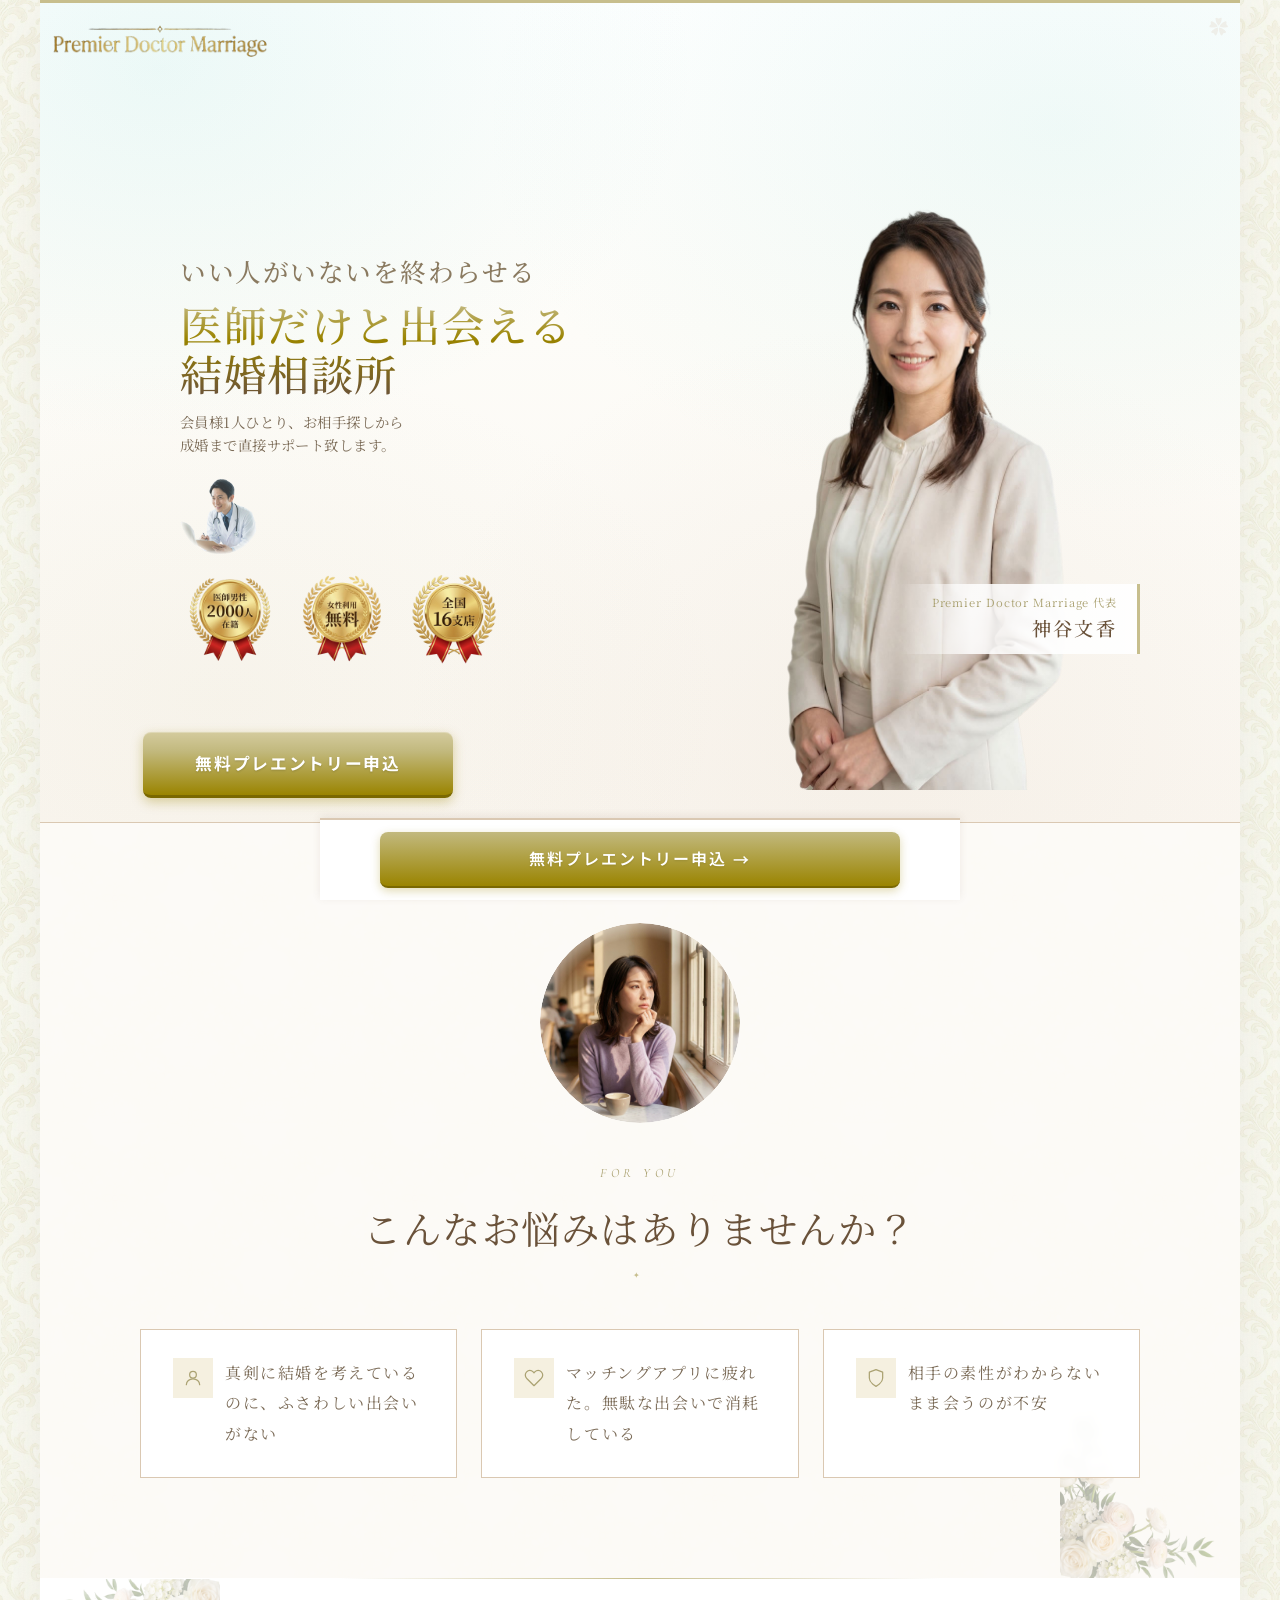
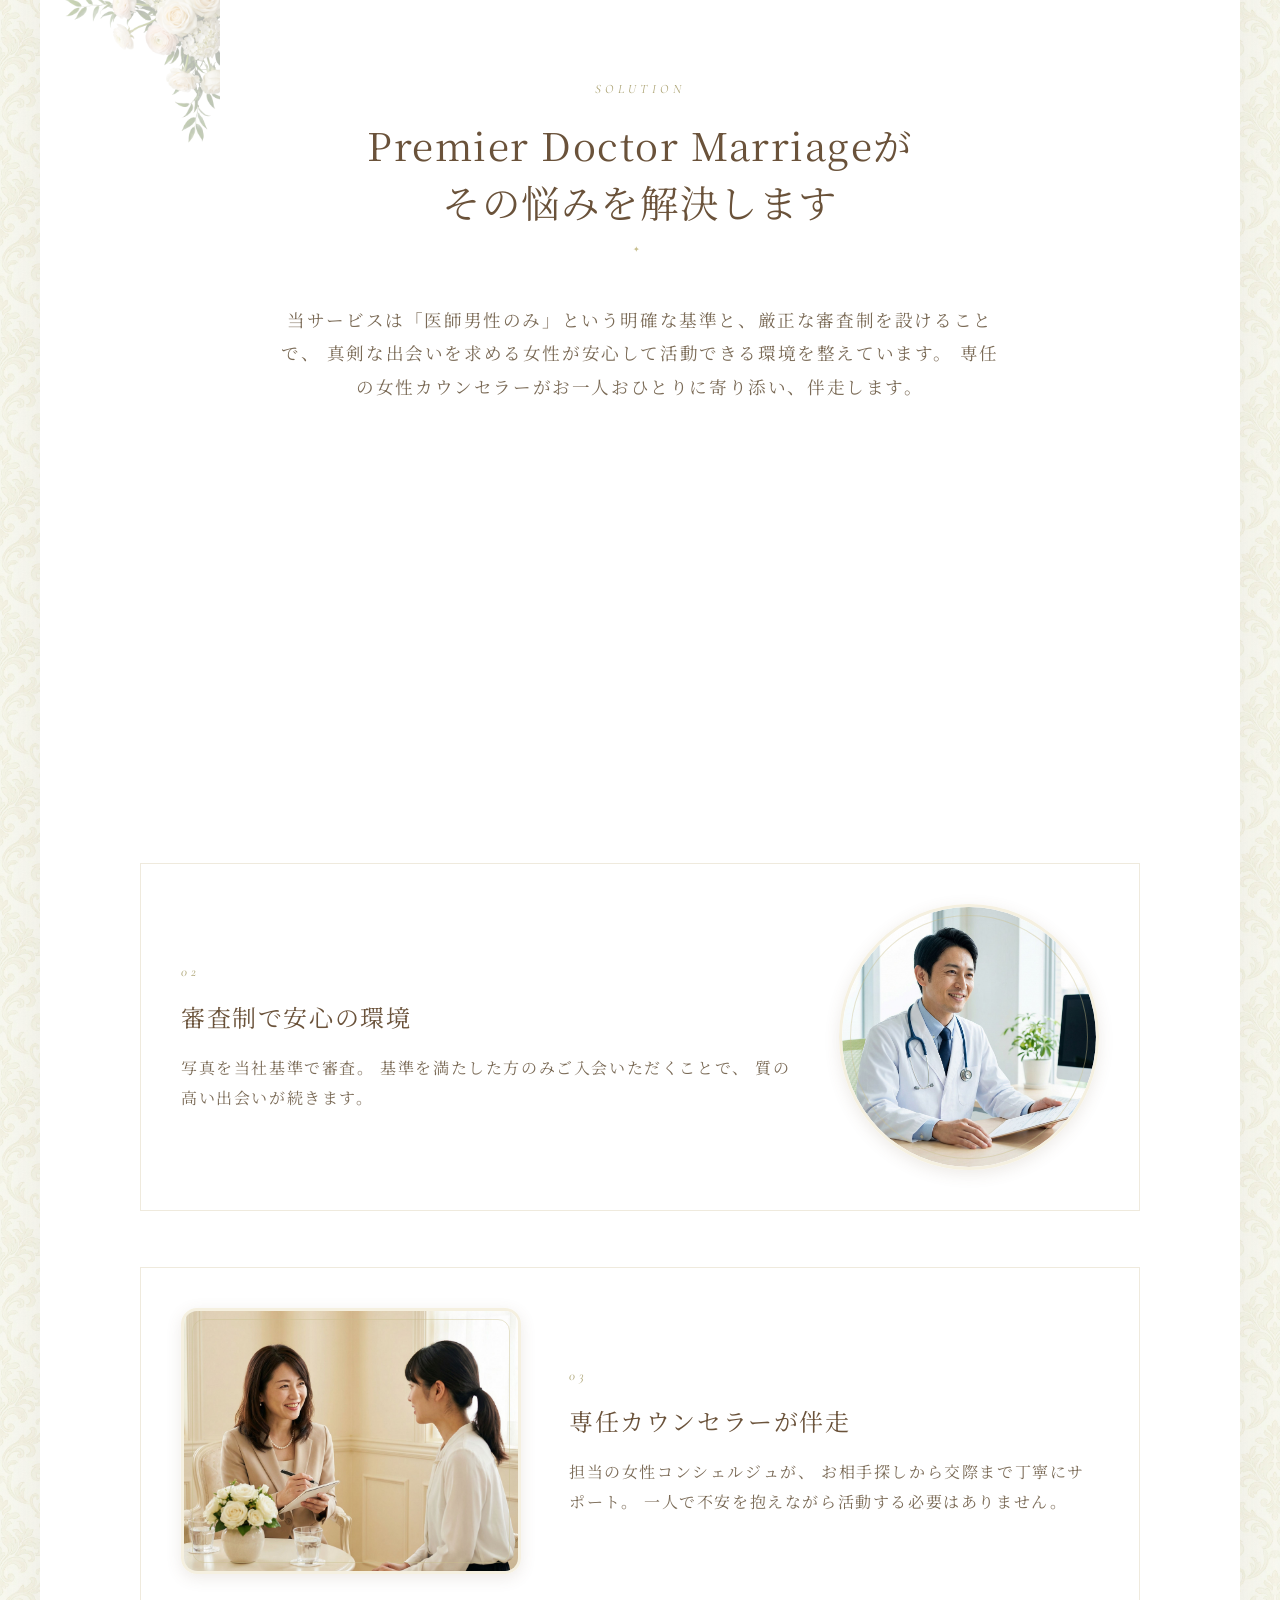
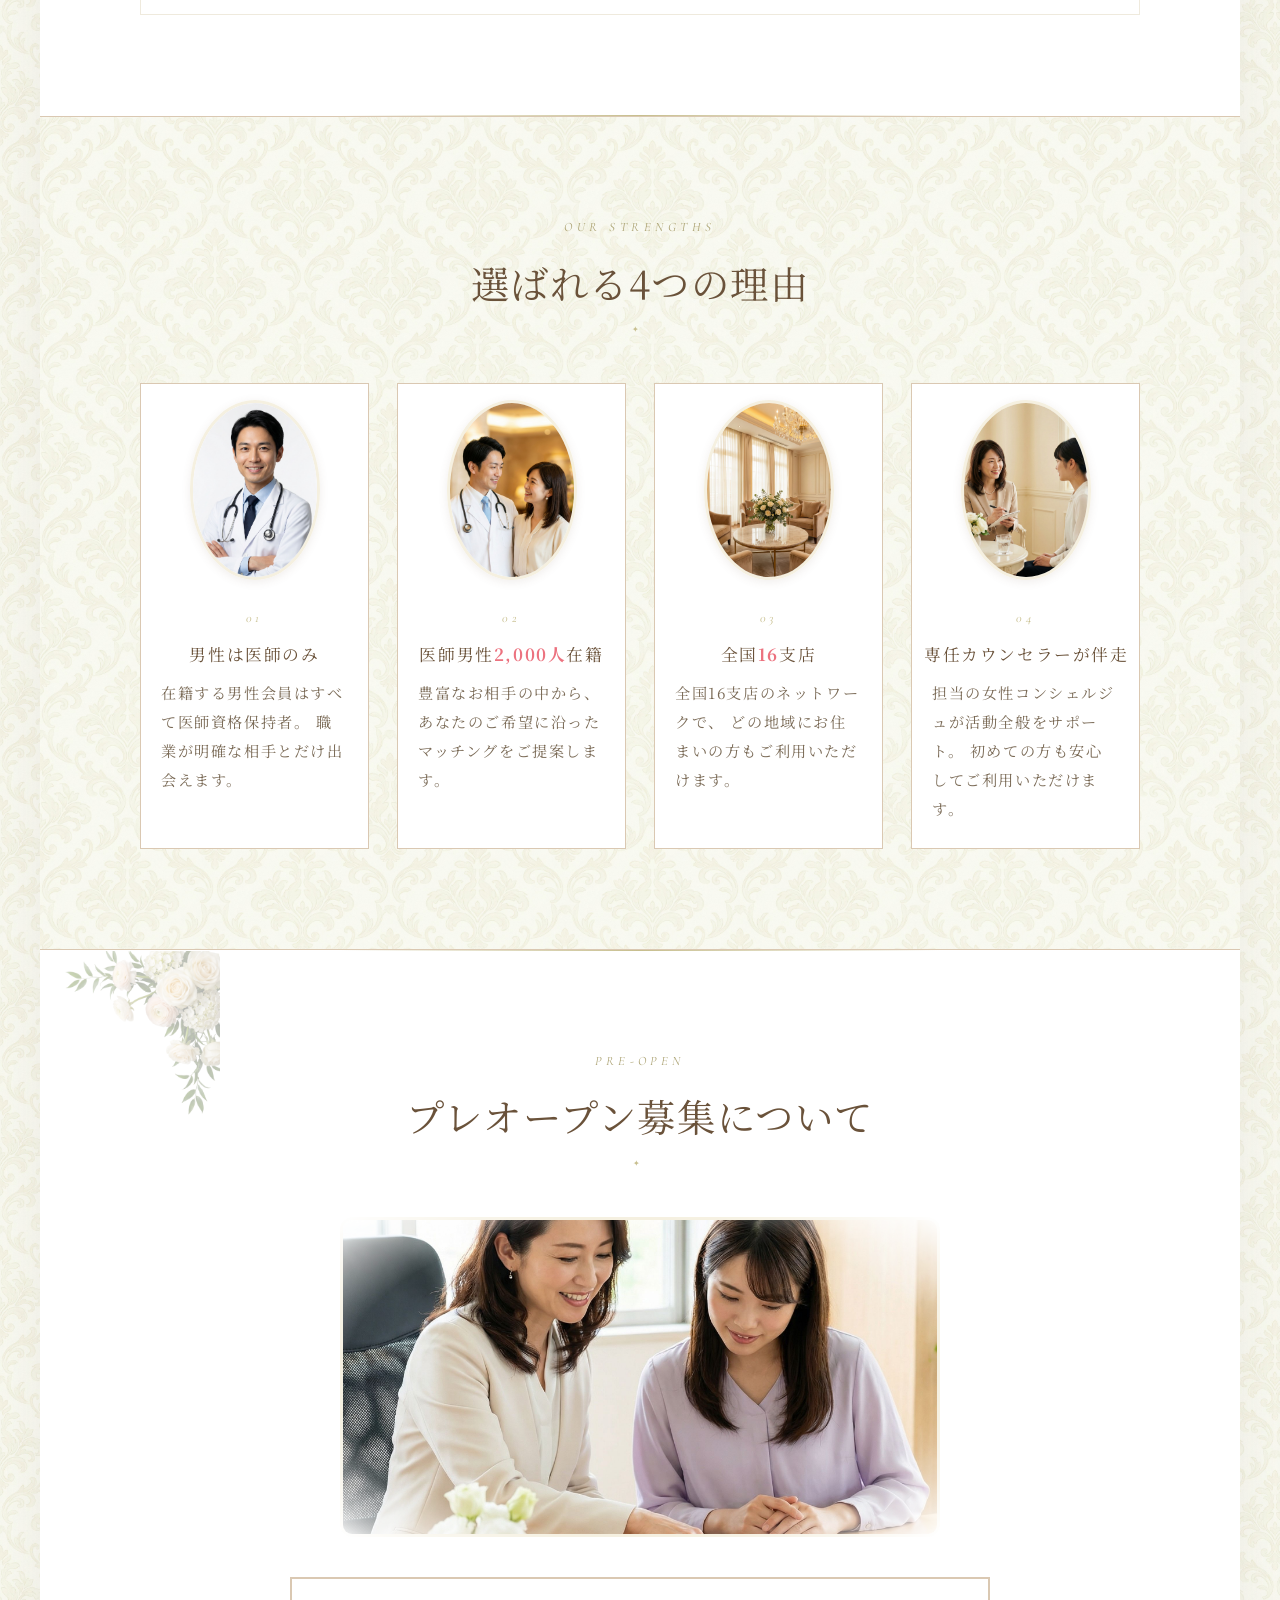
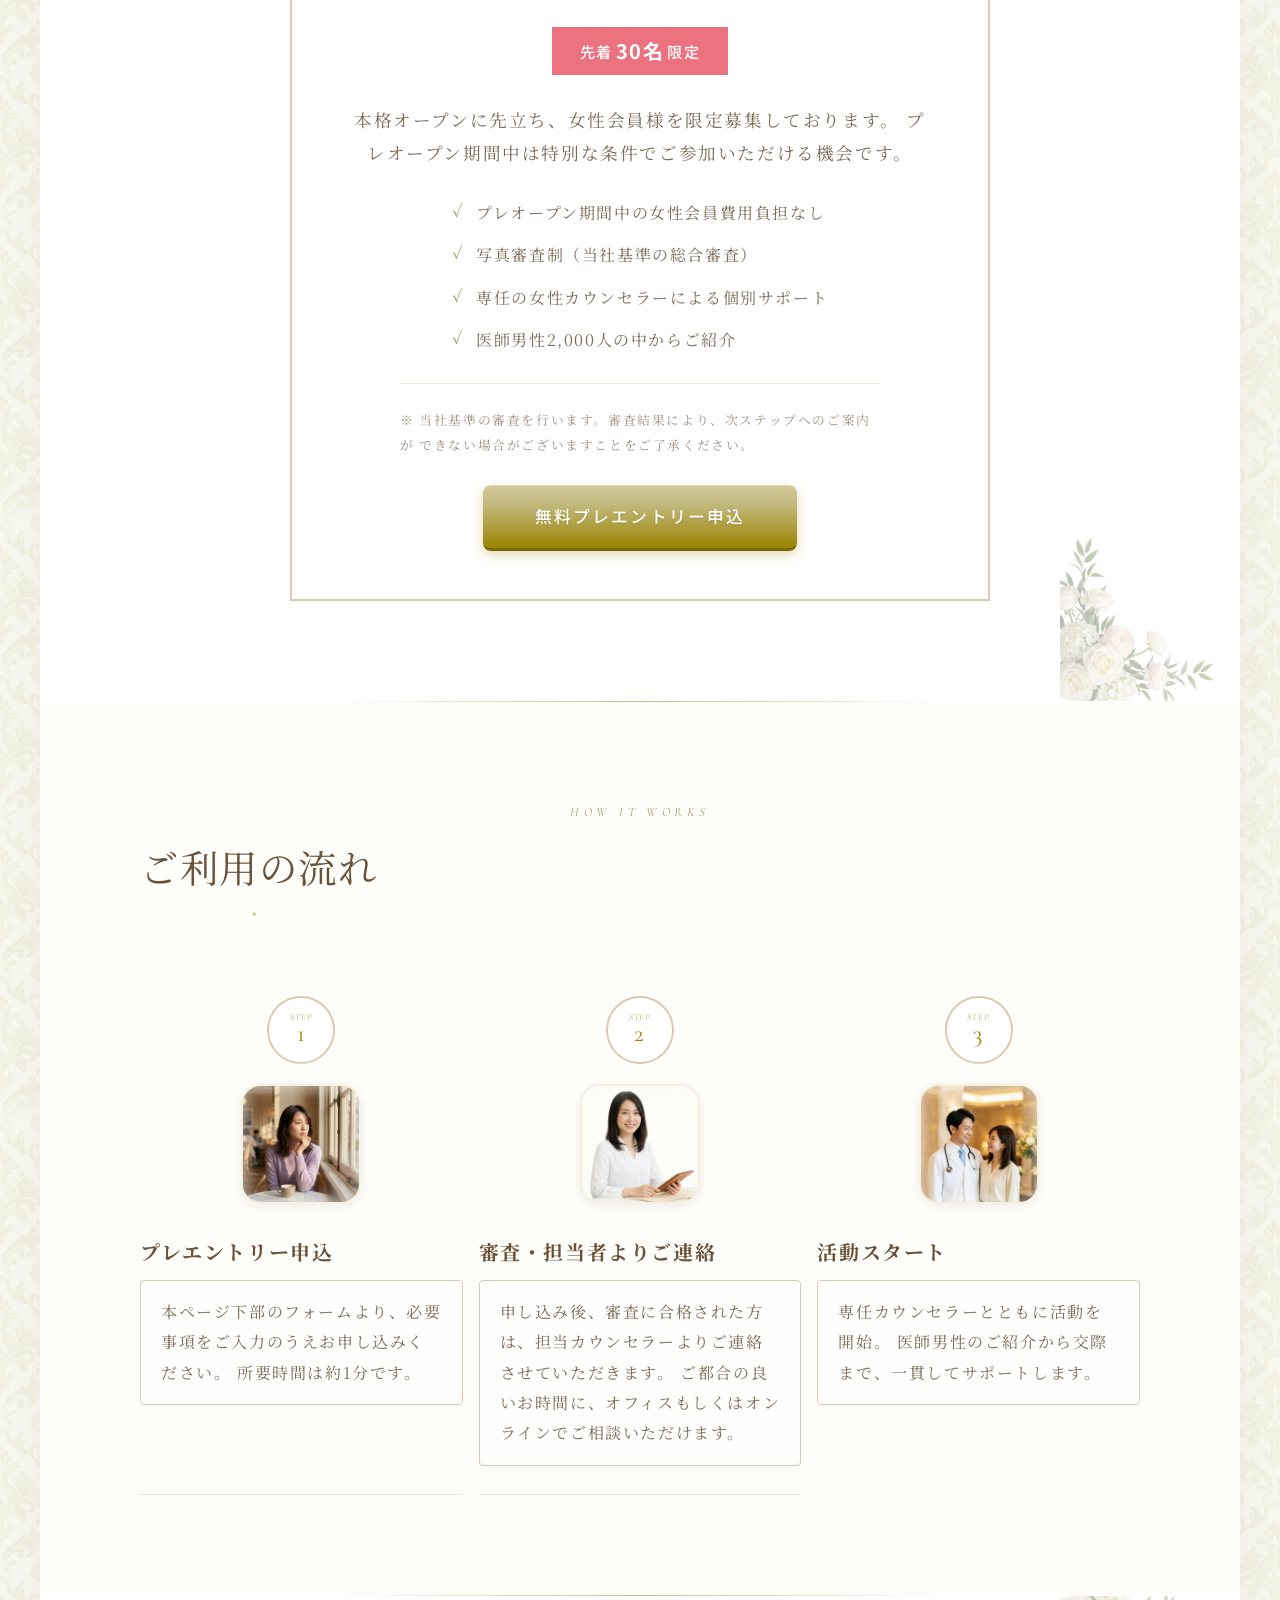
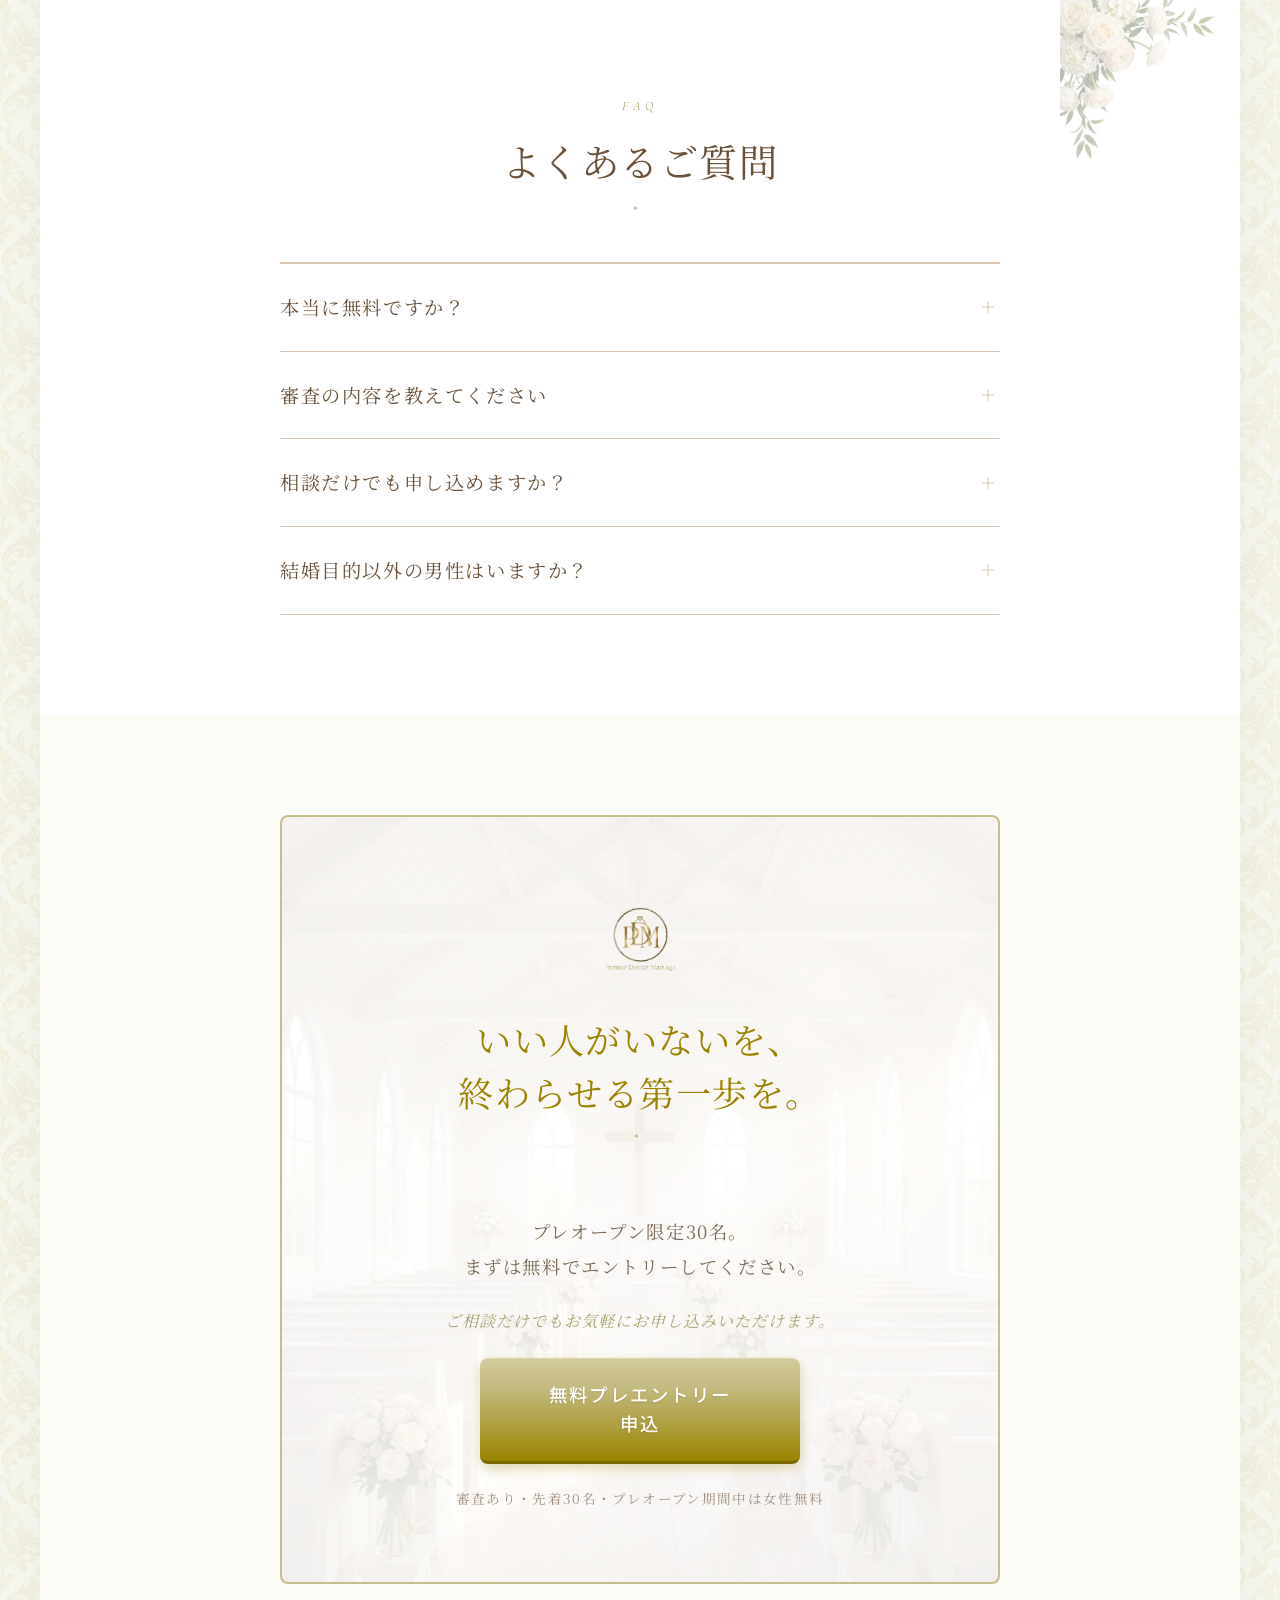
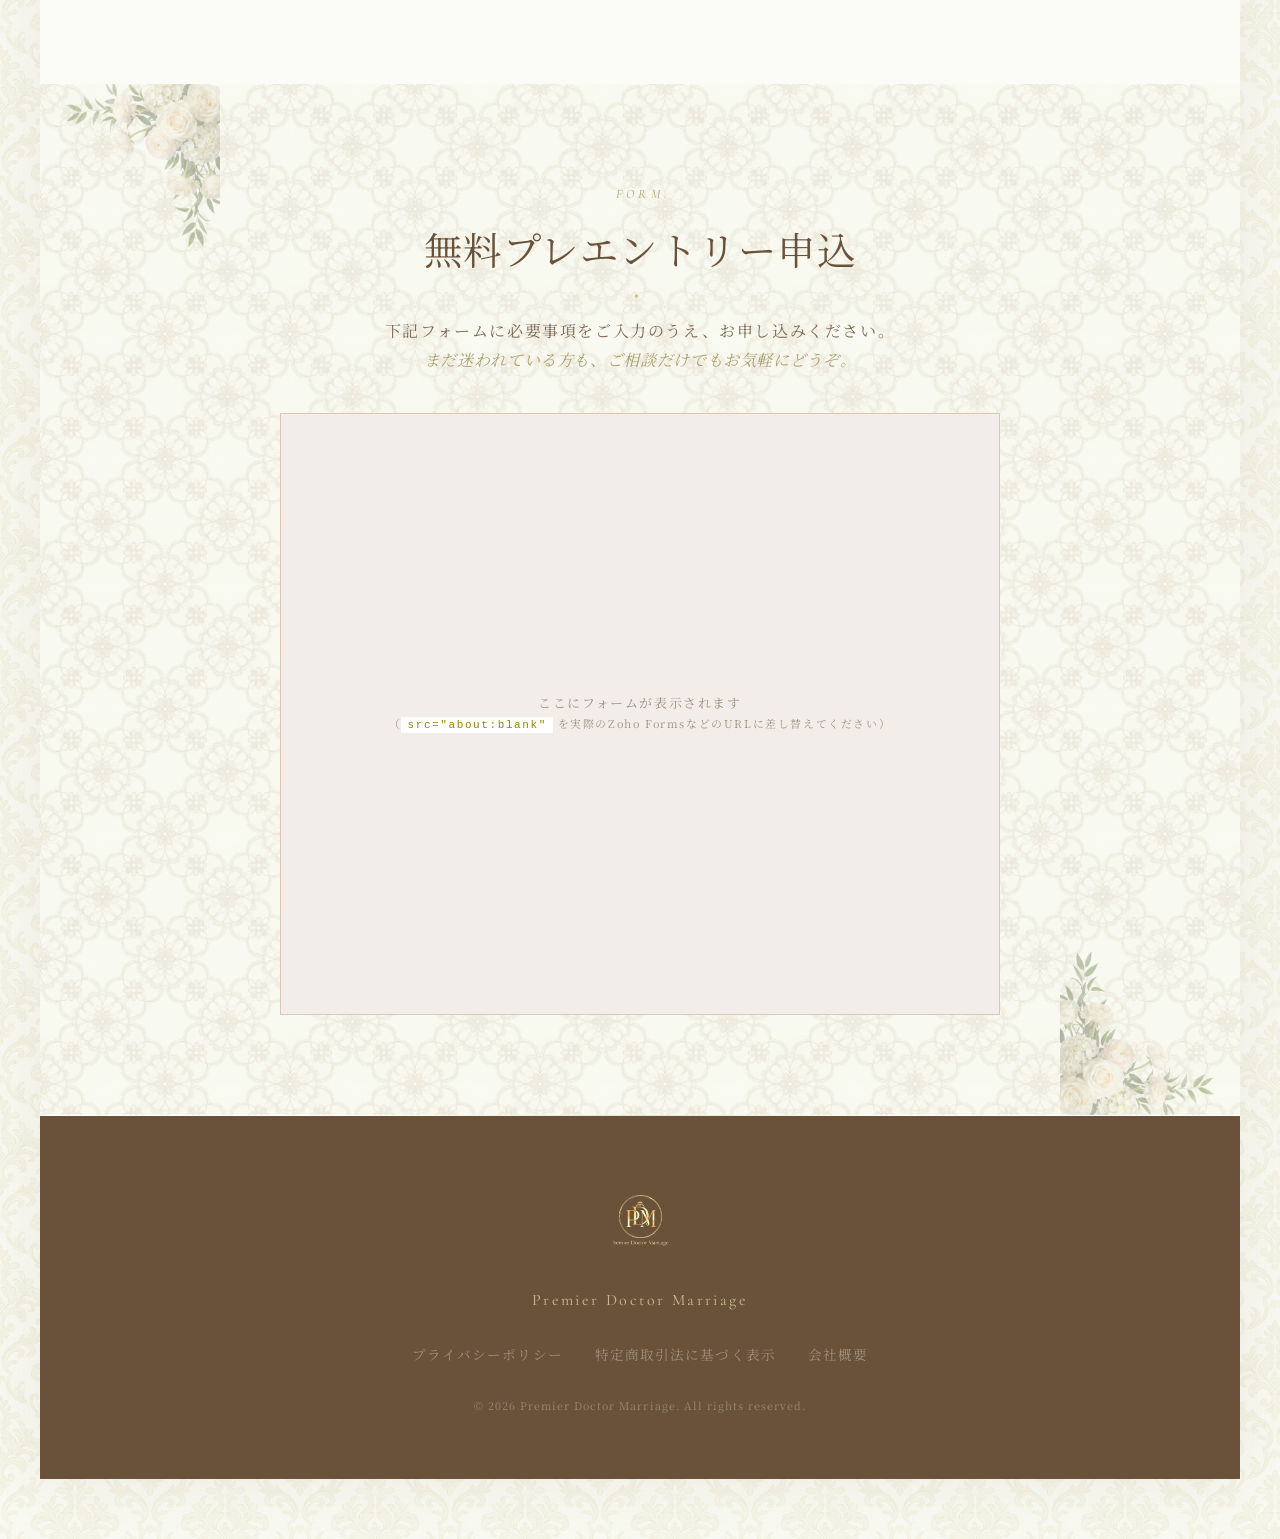
==== commit ca3ef38c: "プロジェクト整理: 未使用ファイル削除・リネーム・CLAUDE.md追加・納品物更新 - hero.png.png → hero.png にリネーム（HTML参照も修正） - 未使用アセット13ファイ" ====
--- a/納品物/結婚相談所ver2/index.html
+++ b/納品物/結婚相談所ver2/index.html
@@ -54,12 +54,9 @@
        ======================================== -->
   <section class="fv" aria-label="ファーストビュー">
 
-    <!-- リボン装飾（CSS） -->
-    <div class="fv__ribbon" aria-hidden="true"></div>
-
-    <!-- ロゴ -->
+    <!-- ロゴ（透過版・縦トリミング） -->
     <div class="fv__logo-wrap">
-      <p class="fv__logo">Premier Doctor Marriage</p>
+      <img src="assets/logo-wordmark-t.png" alt="Premier Doctor Marriage" class="fv__logo-img">
     </div>
 
     <!-- FVコンテンツ: 左(キャッチ+バッジ) + 右(女性) の2カラム -->
@@ -67,8 +64,8 @@
 
       <!-- 左カラム: キャッチ → 医師+バッジ -->
       <div class="fv__left">
-        <p class="fv__tagline">医師だけと出会える結婚相談所</p>
-        <h1 class="fv__headline">いい人がいないを<br>終わらせる</h1>
+        <p class="fv__tagline">いい人がいないを終わらせる</p>
+        <h1 class="fv__headline">医師だけと出会える<br>結婚相談所</h1>
         <p class="fv__subhead">
           会員様1人ひとり、お相手探しから<br class="pc-br">
           成婚まで直接サポート致します。
@@ -86,19 +83,20 @@
         </div>
       </div>
 
-      <!-- 右カラム: 女性写真 -->
+      <!-- 右カラム: 女性写真 + 自己紹介帯 -->
       <div class="fv__right">
         <img
-          src="assets/hero.png.png"
+          src="assets/hero.png"
           alt="Premier Doctor Marriage代表 神谷文香"
           class="fv__photo"
           fetchpriority="high"
           loading="eager"
         >
-        <p class="fv__rep">
-          <span class="fv__rep-title">代表</span>
-          <span class="fv__rep-name">神谷文香</span>
-        </p>
+        <!-- 自己紹介帯（お腹あたりにオーバーレイ） -->
+        <div class="fv__name-band">
+          <span class="fv__name-band-title">Premier Doctor Marriage 代表</span>
+          <span class="fv__name-band-name">神谷文香</span>
+        </div>
       </div>
 
       <!-- CTA（FV下部・横幅いっぱい） -->
@@ -112,9 +110,13 @@
 
 
   <!-- ========================================
-       2. お悩み共感
+       2. お悩み共感 — ishikon風: 写真背景 + 装飾
        ======================================== -->
   <section class="pain section" aria-labelledby="pain-title">
+    <!-- 背景写真 -->
+    <div class="pain__bg-photo" aria-hidden="true">
+      <img src="assets/woman-thinking.jpg" alt="" loading="lazy">
+    </div>
     <div class="container">
 
       <div class="section-label" aria-hidden="true">FOR YOU</div>
@@ -122,7 +124,6 @@
         こんなお悩みは<br class="sp-br">ありませんか？
       </h2>
 
-      <!-- お悩みリスト ← テキスト修正箇所 -->
       <ul class="pain__list" role="list">
         <li class="pain__item reveal-up">
           <span class="pain__icon" aria-hidden="true">
@@ -138,12 +139,6 @@
         </li>
         <li class="pain__item reveal-up" style="transition-delay:160ms">
           <span class="pain__icon" aria-hidden="true">
-            <svg xmlns="http://www.w3.org/2000/svg" viewBox="0 0 24 24" fill="none" stroke="currentColor" stroke-width="1.5" stroke-linecap="round" stroke-linejoin="round"><circle cx="12" cy="12" r="10"/><polyline points="12 6 12 12 16 14"/></svg>
-          </span>
-          <p class="pain__text">年齢を重ねるほど、<br>真剣な相手と出会う機会が減る</p>
-        </li>
-        <li class="pain__item reveal-up" style="transition-delay:240ms">
-          <span class="pain__icon" aria-hidden="true">
             <svg xmlns="http://www.w3.org/2000/svg" viewBox="0 0 24 24" fill="none" stroke="currentColor" stroke-width="1.5" stroke-linecap="round" stroke-linejoin="round"><path d="M12 22s8-4 8-10V5l-8-3-8 3v7c0 6 8 10 8 10z"/></svg>
           </span>
           <p class="pain__text">相手の素性がわからないまま<br>会うのが不安</p>
@@ -151,14 +146,23 @@
       </ul>
 
     </div>
-  </section>
-
-
-  <!-- ========================================
-       3. 解決（医師限定・審査制・専任で解決できる理由）
-       ======================================== -->
-  <section class="solution section section--white" aria-labelledby="solution-title">
-    <div class="container container--narrow">
+    <!-- コーナー装飾 -->
+    <img src="assets/bouquet-corner-t.png" alt="" class="deco-corner deco-corner--br" aria-hidden="true" loading="lazy">
+  </section>
+
+  <!-- 写真帯ディバイダー: Pain → Solution -->
+  <div class="photo-divider" style="background-image:url('assets/couple-cafe.jpg');" aria-hidden="true"></div>
+
+  <!-- 装飾オーナメントライン -->
+  <div class="ornament-line" aria-hidden="true"><span>&#10022;</span></div>
+
+
+  <!-- ========================================
+       3. 解決 — ishikon風: 写真付き2カラム交互レイアウト
+       ======================================== -->
+  <section class="solution section section--flowers" aria-labelledby="solution-title">
+    <img src="assets/bouquet-corner-t.png" alt="" class="deco-corner deco-corner--tl" aria-hidden="true" loading="lazy">
+    <div class="container">
 
       <div class="section-label" aria-hidden="true">SOLUTION</div>
       <h2 class="section-title" id="solution-title">
@@ -170,46 +174,65 @@
         専任の女性カウンセラーがお一人おひとりに寄り添い、伴走します。
       </p>
 
-      <!-- 解決ポイント3つ ← テキスト修正箇所 -->
       <div class="solution__points">
 
         <div class="solution__point reveal-up">
-          <div class="solution__point-num" aria-hidden="true">01</div>
-          <h3 class="solution__point-title">男性は医師のみ</h3>
-          <p class="solution__point-body">
-            在籍する男性会員はすべて医師資格保持者。
-            職業・素性が明確な方とだけ出会えるため、
-            安心して真剣交際をスタートできます。
-          </p>
+          <div class="solution__point-photo">
+            <img src="assets/doctor-portrait.jpg" alt="医師イメージ" loading="lazy">
+          </div>
+          <div class="solution__point-content">
+            <div class="solution__point-num" aria-hidden="true">01</div>
+            <h3 class="solution__point-title">男性は医師のみ</h3>
+            <p class="solution__point-body">
+              在籍する男性会員はすべて医師資格保持者。
+              職業・素性が明確な方とだけ出会えるため、
+              安心して真剣交際をスタートできます。
+            </p>
+          </div>
         </div>
 
         <div class="solution__point reveal-up" style="transition-delay:100ms">
-          <div class="solution__point-num" aria-hidden="true">02</div>
-          <h3 class="solution__point-title">審査制で安心の環境</h3>
-          <p class="solution__point-body">
-            写真・プロフィールを当社基準で審査（品位・雰囲気・清潔感を含む総合審査）。
-            基準を満たした方のみご入会いただくことで、
-            質の高い出会いが続きます。
-          </p>
+          <div class="solution__point-photo">
+            <img src="assets/doctor-office.jpg" alt="審査制の環境" loading="lazy">
+          </div>
+          <div class="solution__point-content">
+            <div class="solution__point-num" aria-hidden="true">02</div>
+            <h3 class="solution__point-title">審査制で安心の環境</h3>
+            <p class="solution__point-body">
+              写真を当社基準で審査。
+              基準を満たした方のみご入会いただくことで、
+              質の高い出会いが続きます。
+            </p>
+          </div>
         </div>
 
         <div class="solution__point reveal-up" style="transition-delay:200ms">
-          <div class="solution__point-num" aria-hidden="true">03</div>
-          <h3 class="solution__point-title">専任カウンセラーが伴走</h3>
-          <p class="solution__point-body">
-            担当の女性コンシェルジュが、プロフィール作成から
-            お相手との交際まで丁寧にサポート。
-            一人で不安を抱えながら活動する必要はありません。
-          </p>
-        </div>
-
-      </div>
-    </div>
-  </section>
-
-
-  <!-- ========================================
-       4. 強み（4つ）
+          <div class="solution__point-photo">
+            <img src="assets/counseling-a.jpg" alt="専任カウンセラー" loading="lazy">
+          </div>
+          <div class="solution__point-content">
+            <div class="solution__point-num" aria-hidden="true">03</div>
+            <h3 class="solution__point-title">専任カウンセラーが伴走</h3>
+            <p class="solution__point-body">
+              担当の女性コンシェルジュが、
+              お相手探しから交際まで丁寧にサポート。
+              一人で不安を抱えながら活動する必要はありません。
+            </p>
+          </div>
+        </div>
+
+      </div>
+    </div>
+  </section>
+
+  <!-- 写真帯ディバイダー: Solution → Strengths -->
+  <div class="photo-divider" style="background-image:url('assets/lounge.jpg');" aria-hidden="true"></div>
+
+  <div class="ornament-line" aria-hidden="true"><span>&#10022;</span></div>
+
+
+  <!-- ========================================
+       4. 強み（4つ） — ishikon風: カード写真付き
        ======================================== -->
   <section class="strengths section" aria-labelledby="strengths-title">
     <div class="container">
@@ -217,12 +240,11 @@
       <div class="section-label" aria-hidden="true">OUR STRENGTHS</div>
       <h2 class="section-title" id="strengths-title">選ばれる4つの理由</h2>
 
-      <!-- 強みカードグリッド ← 数値・テキスト修正箇所 -->
       <div class="strengths__grid stagger-group">
 
         <article class="strength-card stagger-child">
-          <div class="strength-card__icon" aria-hidden="true">
-            <svg xmlns="http://www.w3.org/2000/svg" viewBox="0 0 24 24" fill="none" stroke="currentColor" stroke-width="1.3" stroke-linecap="round" stroke-linejoin="round"><path d="M22 11.08V12a10 10 0 1 1-5.93-9.14"/><polyline points="22 4 12 14.01 9 11.01"/></svg>
+          <div class="strength-card__photo">
+            <img src="assets/doctor-portrait.jpg" alt="医師のみ" loading="lazy">
           </div>
           <div class="strength-card__num" aria-hidden="true">01</div>
           <h3 class="strength-card__title">男性は医師のみ</h3>
@@ -233,10 +255,9 @@
         </article>
 
         <article class="strength-card stagger-child">
-          <div class="strength-card__icon" aria-hidden="true">
-            <svg xmlns="http://www.w3.org/2000/svg" viewBox="0 0 24 24" fill="none" stroke="currentColor" stroke-width="1.5" stroke-linecap="round" stroke-linejoin="round"><path d="M17 21v-2a4 4 0 0 0-4-4H5a4 4 0 0 0-4 4v2"/><circle cx="9" cy="7" r="4"/><path d="M23 21v-2a4 4 0 0 0-3-3.87"/><path d="M16 3.13a4 4 0 0 1 0 7.75"/></svg>
-          </div>
-          <!-- ↓ 在籍数の修正箇所 -->
+          <div class="strength-card__photo">
+            <img src="assets/couple-main.jpg" alt="2000人在籍" loading="lazy">
+          </div>
           <div class="strength-card__num" aria-hidden="true">02</div>
           <h3 class="strength-card__title">医師男性<strong>2,000人</strong>在籍</h3>
           <p class="strength-card__body">
@@ -246,10 +267,9 @@
         </article>
 
         <article class="strength-card stagger-child">
-          <div class="strength-card__icon" aria-hidden="true">
-            <svg xmlns="http://www.w3.org/2000/svg" viewBox="0 0 24 24" fill="none" stroke="currentColor" stroke-width="1.3" stroke-linecap="round" stroke-linejoin="round"><path d="M21 10c0 7-9 13-9 13s-9-6-9-13a9 9 0 0 1 18 0z"/><circle cx="12" cy="10" r="3"/></svg>
-          </div>
-          <!-- ↓ 支店数の修正箇所 -->
+          <div class="strength-card__photo">
+            <img src="assets/lounge.jpg" alt="全国16支店" loading="lazy">
+          </div>
           <div class="strength-card__num" aria-hidden="true">03</div>
           <h3 class="strength-card__title">全国<strong>16</strong>支店</h3>
           <p class="strength-card__body">
@@ -259,8 +279,8 @@
         </article>
 
         <article class="strength-card stagger-child">
-          <div class="strength-card__icon" aria-hidden="true">
-            <svg xmlns="http://www.w3.org/2000/svg" viewBox="0 0 24 24" fill="none" stroke="currentColor" stroke-width="1.5" stroke-linecap="round" stroke-linejoin="round"><path d="M20.84 4.61a5.5 5.5 0 0 0-7.78 0L12 5.67l-1.06-1.06a5.5 5.5 0 0 0-7.78 7.78l1.06 1.06L12 21.23l7.78-7.78 1.06-1.06a5.5 5.5 0 0 0 0-7.78z"/></svg>
+          <div class="strength-card__photo">
+            <img src="assets/counseling-a.jpg" alt="専任カウンセラー" loading="lazy">
           </div>
           <div class="strength-card__num" aria-hidden="true">04</div>
           <h3 class="strength-card__title">専任カウンセラーが伴走</h3>
@@ -274,11 +294,18 @@
     </div>
   </section>
 
-
-  <!-- ========================================
-       5. プレオープン募集
-       ======================================== -->
-  <section class="preopen section section--white" aria-labelledby="preopen-title">
+  <!-- 写真帯ディバイダー: Strengths → Preopen -->
+  <div class="photo-divider" style="background-image:url('assets/couple-ring.jpg');" aria-hidden="true"></div>
+
+  <div class="ornament-line" aria-hidden="true"><span>&#10022;</span></div>
+
+
+  <!-- ========================================
+       5. プレオープン募集 — ishikon風: 写真+装飾コーナー
+       ======================================== -->
+  <section class="preopen section section--flowers" aria-labelledby="preopen-title">
+    <img src="assets/bouquet-corner-t.png" alt="" class="deco-corner deco-corner--tl" aria-hidden="true" loading="lazy">
+    <img src="assets/bouquet-corner-t.png" alt="" class="deco-corner deco-corner--br" aria-hidden="true" loading="lazy">
     <div class="container container--narrow">
 
       <div class="section-label" aria-hidden="true">PRE-OPEN</div>
@@ -286,55 +313,62 @@
         プレオープン募集について
       </h2>
 
-      <!-- 募集カード ← 定員・審査説明の修正箇所 -->
-      <div class="preopen__card">
-
-        <div class="preopen__badge" aria-label="先着30名限定">
-          先着 <strong>30名</strong> 限定
-        </div>
-
-        <p class="preopen__lead">
-          本格オープンに先立ち、厳選した女性会員様を限定募集しております。
-          プレオープン期間中は特別な条件でご参加いただける機会です。
-        </p>
-
-        <ul class="preopen__points" role="list">
-          <li class="preopen__point">
-            <span class="preopen__check" aria-hidden="true">✓</span>
-            <span>プレオープン期間中の女性会員費用負担なし</span>
-          </li>
-          <li class="preopen__point">
-            <span class="preopen__check" aria-hidden="true">✓</span>
-            <span>写真・プロフィールの審査制（当社基準の総合審査）</span>
-          </li>
-          <li class="preopen__point">
-            <span class="preopen__check" aria-hidden="true">✓</span>
-            <span>専任の女性カウンセラーによる個別サポート</span>
-          </li>
-          <li class="preopen__point">
-            <span class="preopen__check" aria-hidden="true">✓</span>
-            <span>医師男性2,000人の中からご紹介</span>
-          </li>
-        </ul>
-
-        <p class="preopen__note">
-          ※ 審査は写真・プロフィールをもとに、品位・雰囲気・清潔感を含む
-          当社基準の総合審査を行います。審査結果により、次ステップへのご案内が
-          できない場合がございますことをご了承ください。
-        </p>
-
-        <!-- CTA ← CTAテキスト修正箇所 -->
-        <a href="#entry" class="btn btn--primary btn--center">
-          無料プレエントリー申込
-        </a>
-
-      </div>
-    </div>
-  </section>
-
-
-  <!-- ========================================
-       6. ご利用の流れ
+      <div class="preopen__layout">
+        <!-- 写真カラム -->
+        <div class="preopen__photo">
+          <img src="assets/counseling-b.jpg" alt="カウンセリング風景" loading="lazy">
+        </div>
+
+        <!-- カード -->
+        <div class="preopen__card">
+
+          <div class="preopen__badge" aria-label="先着30名限定">
+            先着 <strong>30名</strong> 限定
+          </div>
+
+          <p class="preopen__lead">
+            本格オープンに先立ち、女性会員様を限定募集しております。
+            プレオープン期間中は特別な条件でご参加いただける機会です。
+          </p>
+
+          <ul class="preopen__points" role="list">
+            <li class="preopen__point">
+              <span class="preopen__check" aria-hidden="true">&#10003;</span>
+              <span>プレオープン期間中の女性会員費用負担なし</span>
+            </li>
+            <li class="preopen__point">
+              <span class="preopen__check" aria-hidden="true">&#10003;</span>
+              <span>写真審査制（当社基準の総合審査）</span>
+            </li>
+            <li class="preopen__point">
+              <span class="preopen__check" aria-hidden="true">&#10003;</span>
+              <span>専任の女性カウンセラーによる個別サポート</span>
+            </li>
+            <li class="preopen__point">
+              <span class="preopen__check" aria-hidden="true">&#10003;</span>
+              <span>医師男性2,000人の中からご紹介</span>
+            </li>
+          </ul>
+
+          <p class="preopen__note">
+            ※ 当社基準の審査を行います。審査結果により、次ステップへのご案内が
+            できない場合がございますことをご了承ください。
+          </p>
+
+          <a href="#entry" class="btn btn--primary btn--center">
+            無料プレエントリー申込
+          </a>
+
+        </div>
+      </div>
+    </div>
+  </section>
+
+  <div class="ornament-line" aria-hidden="true"><span>&#10022;</span></div>
+
+
+  <!-- ========================================
+       6. ご利用の流れ — ishikon風: ステップ写真付き
        ======================================== -->
   <section class="flow section" aria-labelledby="flow-title">
     <div class="container">
@@ -342,7 +376,6 @@
       <div class="section-label" aria-hidden="true">HOW IT WORKS</div>
       <h2 class="section-title" id="flow-title">ご利用の流れ</h2>
 
-      <!-- ステップリスト ← ステップ内容の修正箇所 -->
       <ol class="flow__list" role="list">
 
         <li class="flow__step reveal-up">
@@ -350,11 +383,14 @@
             <span aria-hidden="true">STEP</span>
             <strong>1</strong>
           </div>
+          <div class="flow__step-photo">
+            <img src="assets/woman-thinking.jpg" alt="" loading="lazy">
+          </div>
           <div class="flow__step-body">
             <h3 class="flow__step-title">プレエントリー申込</h3>
             <p class="flow__step-text">
               本ページ下部のフォームより、必要事項をご入力のうえお申し込みください。
-              所要時間は約2分です。
+              所要時間は約1分です。
             </p>
           </div>
         </li>
@@ -364,11 +400,14 @@
             <span aria-hidden="true">STEP</span>
             <strong>2</strong>
           </div>
+          <div class="flow__step-photo">
+            <img src="assets/staff-woman.png" alt="" loading="lazy">
+          </div>
           <div class="flow__step-body">
-            <h3 class="flow__step-title">担当者よりご連絡</h3>
+            <h3 class="flow__step-title">審査・担当者よりご連絡</h3>
             <p class="flow__step-text">
-              申込後、担当カウンセラーよりご連絡を差し上げます。
-              ご都合のよいお時間にオンラインでご相談いただけます。
+              申し込み後、審査に合格された方は、担当カウンセラーよりご連絡させていただきます。
+              ご都合の良いお時間に、オフィスもしくはオンラインでご相談いただけます。
             </p>
           </div>
         </li>
@@ -378,19 +417,8 @@
             <span aria-hidden="true">STEP</span>
             <strong>3</strong>
           </div>
-          <div class="flow__step-body">
-            <h3 class="flow__step-title">審査・ご登録</h3>
-            <p class="flow__step-text">
-              写真・プロフィールをご提出いただき、当社基準の審査を実施します。
-              通過された方に、正式登録のご案内をお送りします。
-            </p>
-          </div>
-        </li>
-
-        <li class="flow__step reveal-up" style="transition-delay:240ms">
-          <div class="flow__step-num" aria-label="ステップ4">
-            <span aria-hidden="true">STEP</span>
-            <strong>4</strong>
+          <div class="flow__step-photo">
+            <img src="assets/couple-main.jpg" alt="" loading="lazy">
           </div>
           <div class="flow__step-body">
             <h3 class="flow__step-title">活動スタート</h3>
@@ -405,17 +433,22 @@
     </div>
   </section>
 
-
-  <!-- ========================================
-       7. Q&A（details/summary で JS 不要）
-       ======================================== -->
-  <section class="faq section section--white" aria-labelledby="faq-title">
+  <!-- 写真帯ディバイダー: Flow → FAQ -->
+  <div class="photo-divider" style="background-image:url('assets/bouquet-a.jpg');" aria-hidden="true"></div>
+
+  <div class="ornament-line" aria-hidden="true"><span>&#10022;</span></div>
+
+
+  <!-- ========================================
+       7. Q&A — ishikon風: 装飾背景
+       ======================================== -->
+  <section class="faq section section--flowers" aria-labelledby="faq-title">
+    <img src="assets/bouquet-corner-t.png" alt="" class="deco-corner deco-corner--tr" aria-hidden="true" loading="lazy">
     <div class="container container--narrow">
 
       <div class="section-label" aria-hidden="true">FAQ</div>
       <h2 class="section-title" id="faq-title">よくあるご質問</h2>
 
-      <!-- FAQ アコーディオン ← 質問・回答の修正箇所 -->
       <div class="faq__list" role="list">
 
         <details class="faq__item" role="listitem">
@@ -425,9 +458,8 @@
           </summary>
           <div class="faq__answer">
             <p>
-              プレオープン期間中は、女性会員様の費用負担はございません。
-              安心してプレエントリーをお申し込みください。
-              ※ 本格オープン後の費用については、登録時に改めてご案内いたします。
+              はい、今回お申し込みいただいた方は完全無料でご利用いただけます。
+              費用が発生することは一切ございませんので、安心してお申し込みください。
             </p>
           </div>
         </details>
@@ -439,8 +471,7 @@
           </summary>
           <div class="faq__answer">
             <p>
-              写真・プロフィールをご提出いただき、品位・雰囲気・清潔感を含む
-              当社独自の総合基準にて審査を行います。
+              写真をご提出いただき、当社独自の総合基準にて審査を行います。
               審査通過の方には、次ステップ（正式登録）のご案内をお送りします。
               結果については個別にご連絡いたします。
             </p>
@@ -482,23 +513,23 @@
 
 
   <!-- ========================================
-       8. CTA セクション（フォーム直前）
-       ======================================== -->
-  <section class="cta-section section" aria-labelledby="cta-title">
+       8. CTA セクション — ishikon風: チャペル背景+白カード
+       ======================================== -->
+  <section class="cta-section section" aria-labelledby="cta-title" style="background-image:url('assets/chapel.jpg');">
     <div class="container container--narrow">
       <div class="cta-section__inner">
 
-        <div class="section-label" aria-hidden="true">ENTRY</div>
+        <img src="assets/logo-emblem-t.png" alt="" class="cta-section__emblem" aria-hidden="true" loading="lazy">
+
         <h2 class="section-title cta-section__title" id="cta-title">
           いい人がいないを、<br>終わらせる第一歩を。
         </h2>
-        <!-- ↓ ミクロコピー修正箇所 -->
         <p class="cta-section__body">
           プレオープン限定30名。<br>
-          まずは無料でエントリーしてみてください。
+          まずは無料でエントリーしてください。
         </p>
-
-        <!-- CTA ← CTAテキスト修正箇所 -->
+        <p class="cta-section__sub">ご相談だけでもお気軽にお申し込みいただけます。</p>
+
         <a href="#entry" class="btn btn--primary btn--large">
           無料プレエントリー申込
         </a>
@@ -511,22 +542,19 @@
 
 
   <!-- ========================================
-       9. フォームセクション（#entry）
-       iframe埋め込み枠 ← フォームURLを差し替え
+       9. フォームセクション — ishikon風: 装飾付き
        ======================================== -->
   <section id="entry" class="form-section section section--cream" aria-labelledby="form-title">
+    <img src="assets/bouquet-corner-t.png" alt="" class="deco-corner deco-corner--tl" aria-hidden="true" loading="lazy">
     <div class="container container--narrow">
 
       <div class="section-label" aria-hidden="true">FORM</div>
       <h2 class="section-title" id="form-title">無料プレエントリー申込</h2>
       <p class="form-section__lead">
-        下記フォームに必要事項をご入力のうえ、お申し込みください。
+        下記フォームに必要事項をご入力のうえ、お申し込みください。<br>
+        <span class="form-section__sub">まだ迷われている方も、ご相談だけでもお気軽にどうぞ。</span>
       </p>
 
-      <!-- ↓ フォームiframe埋め込み枠
-           src を Zoho Forms 等の実際のiframe URLに差し替え
-           例: src="https://forms.zohopublic.com/xxx/form/xxx/formperma/xxx"
-           height はフォームの内容に応じて調整 -->
       <div class="form-section__iframe-wrap">
         <iframe
           src="about:blank"
@@ -541,7 +569,6 @@
           <p>フォームを表示できません。<a href="TBD" target="_blank" rel="noopener">こちら</a>からお申し込みください。</p>
         </iframe>
 
-        <!-- ↓ フォームURL設定前のプレースホルダー。iframe差し替え後に削除 -->
         <div class="form-placeholder" aria-hidden="true">
           <p class="form-placeholder__text">
             ここにフォームが表示されます<br>
@@ -551,21 +578,22 @@
       </div>
 
     </div>
-  </section>
-
-
-  <!-- ========================================
-       10. フッター（リンク3つのみ）
-       ← URLはプレースホルダー、本番環境に合わせて差し替え
-       ======================================== -->
+    <img src="assets/bouquet-corner-t.png" alt="" class="deco-corner deco-corner--br" aria-hidden="true" loading="lazy">
+  </section>
+
+
+  <!-- ========================================
+       10. フッター — ishikon風: 装飾ライン付き
+       ======================================== -->
+  <div class="ornament-line ornament-line--dark" aria-hidden="true"><span>&#10022;</span></div>
   <footer class="footer" role="contentinfo">
     <div class="container">
 
+      <img src="assets/logo-emblem-t.png" alt="Premier Doctor Marriage" class="footer__emblem">
       <p class="footer__logo">Premier Doctor Marriage</p>
 
       <nav class="footer__nav" aria-label="フッターナビゲーション">
         <ul class="footer__nav-list" role="list">
-          <!-- ↓ 各URLを本番URLに差し替え -->
           <li><a href="/privacy" class="footer__link">プライバシーポリシー</a></li>
           <li><a href="/tokushoho" class="footer__link">特定商取引法に基づく表示</a></li>
           <li><a href="/company" class="footer__link">会社概要</a></li>
--- a/納品物/結婚相談所ver2/styles.css
+++ b/納品物/結婚相談所ver2/styles.css
@@ -107,7 +107,7 @@
 
 .pc-br { display: none; }
 .sp-br { display: none; }
-@media (min-width: 768px) { .pc-br { display: inline; } }
+@media (min-width: 768px) { .pc-br { display: inline; } .sp-only { display: none; } }
 @media (max-width: 599px) { .sp-br { display: block; } }
 
 /* ----------------------------------------------------------------
@@ -198,31 +198,42 @@
   -webkit-tap-highlight-color: transparent;
 }
 
+/* ボタン: 立体感 + シャドウ + ホバー浮き上がり */
 .btn--primary {
-  background-color: var(--color-white);
-  color: var(--accent-dark);
+  background: linear-gradient(180deg, #d4cb9e 0%, #c2b97e 30%, #9a8400 100%);
+  color: var(--color-white);
   padding: 14px 40px;
-  border: 1px solid var(--accent-dark);
+  border: none;
+  border-bottom: 3px solid #7a6800;
+  border-radius: 6px;
   min-height: 50px;
   width: auto;
   max-width: 320px;
-  transition: all 0.1s ease-out;
+  box-shadow:
+    0 4px 12px rgba(154, 132, 0, 0.3),
+    inset 0 1px 0 rgba(255,255,255,0.2);
+  text-shadow: 0 1px 2px rgba(0,0,0,0.12);
+  transition: all 0.2s ease-out;
 }
 .btn--primary:hover {
-  background-color: var(--accent-dark);
-  color: var(--color-white);
+  background: linear-gradient(180deg, #e0d8a8 0%, #d0c88f 30%, #aba272 100%);
+  transform: translateY(-2px);
+  box-shadow:
+    0 6px 20px rgba(154, 132, 0, 0.4),
+    inset 0 1px 0 rgba(255,255,255,0.3);
 }
 .btn--primary:active {
-  background-color: var(--color-gold);
-  border-color: var(--color-gold);
-  color: var(--color-white);
+  transform: translateY(1px);
+  border-bottom-width: 1px;
+  box-shadow: 0 2px 6px rgba(154, 132, 0, 0.25);
 }
 .btn--primary:focus-visible { outline: 2px solid var(--accent); outline-offset: 3px; }
 
 .btn--large {
   font-size: var(--text-base);
-  padding: 16px 48px;
-  min-height: 56px;
+  padding: 18px 52px;
+  min-height: 58px;
+  border-radius: 8px;
 }
 .btn--center { margin-inline: auto; }
 
@@ -261,17 +272,24 @@
   gap: 6px;
   width: 100%; max-width: 400px;
   margin-inline: auto;
-  background-color: var(--accent-dark);
+  background: linear-gradient(180deg, #c2b97e 0%, #9a8400 100%);
   color: var(--color-white);
   font-family: var(--font-sans);
   font-size: var(--text-sm);
-  font-weight: 500;
+  font-weight: 600;
   letter-spacing: 0.12em;
   padding: 12px 20px;
   min-height: 46px;
-  border: 1px solid var(--accent-dark);
-}
-.sticky-cta__btn:hover { background-color: var(--color-gold-light); }
+  border: none;
+  border-bottom: 2px solid #7a6800;
+  border-radius: 6px;
+  box-shadow: 0 3px 10px rgba(154, 132, 0, 0.3);
+  text-shadow: 0 1px 2px rgba(0,0,0,0.1);
+}
+.sticky-cta__btn:hover {
+  background: linear-gradient(180deg, #d0c88f 0%, #aba272 100%);
+  box-shadow: 0 4px 14px rgba(154, 132, 0, 0.4);
+}
 .sticky-cta__arrow { font-size: 1em; line-height: 1; }
 
 /* ================================================================
@@ -304,9 +322,20 @@
 .fv__ribbon { display: none; }
 
 .fv__logo-wrap { padding: 2px 0 0; text-align: center; position: relative; z-index: 1; }
+/* FVヘッダーロゴ: 1.6倍 + 縦トリミング */
+.fv__logo-img {
+  width: auto;
+  height: 192px;
+  object-fit: cover;
+  object-position: center;
+  clip-path: inset(36% 0 22% 0);
+  margin: -68px 0 -42px;
+  filter: brightness(0.85) contrast(1.2);
+}
 .fv__logo {
   font-family: var(--font-display); font-size: 0.55rem;
   font-weight: 400; letter-spacing: 0.15em; color: var(--accent);
+  display: none; /* 画像ロゴがあるので非表示 */
 }
 
 /* FVコンテナ: CSS Grid — コンテンツ行 + ボタン行 */
@@ -331,16 +360,19 @@
 }
 
 /* タグライン: 0.65rem × 2 = 1.3rem */
+/* サブキャッチ: メインを引き立てつつ存在感 */
 .fv__tagline {
-  font-size: 1.3rem; line-height: 1.4;
-  letter-spacing: 0.06em; color: var(--text-primary);
+  font-size: 1.7rem; line-height: 1.3;
+  letter-spacing: 0.06em; color: #8a7a60;
+  font-weight: 500;
+  font-family: var(--font-serif);
   text-shadow: 0 0 12px rgba(255,255,255,1), 0 0 24px rgba(255,255,255,0.8);
 }
 
 /* キャッチ: 1.7rem × 1.5 = 2.55rem */
 .fv__headline {
   font-family: var(--font-serif);
-  font-size: clamp(2.2rem, 10vw, 3.5rem);
+  font-size: clamp(2.09rem, 9.5vw, 3.33rem);
   font-weight: 500; line-height: 1.15;
   background: linear-gradient(180deg, #c7be8d 0%, #9a8400 40%, #6a523a 100%);
   -webkit-background-clip: text; -webkit-text-fill-color: transparent;
@@ -367,9 +399,9 @@
 
 /* バッジ山型（三角形配置） */
 .fv__badges { display: flex; flex-direction: column; align-items: flex-start; gap: 0; margin-top: 2px; }
-.fv__badges-top { display: flex; justify-content: center; width: calc(82px * 2 + 4px); padding-left: 0; }
+.fv__badges-top { display: flex; justify-content: center; width: calc(94px * 2 + 4px); padding-left: 0; }
 .fv__badges-bottom { display: flex; gap: 4px; }
-.fv__badge-img { width: 82px; height: 82px; object-fit: contain; }
+.fv__badge-img { width: 94px; height: 94px; object-fit: contain; }
 
 /* ---- 女性写真: 絶対配置で右下に大きく ---- */
 .fv__right {
@@ -384,163 +416,1296 @@
   width: 100%;
   object-fit: contain; object-position: right bottom;
 }
-.fv__rep {
-  display: flex; flex-direction: column;
-  align-items: flex-end; gap: 0;
-  padding: 2px 4px 0 0;
-}
-.fv__rep-title { font-size: 0.4rem; color: var(--text-muted); letter-spacing: 0.04em; }
-.fv__rep-name { font-size: 0.5rem; color: var(--text-primary); letter-spacing: 0.06em; }
-
-/* ---- CTA: 画面下部 ---- */
+/* 自己紹介帯: 女性のお腹あたりにオーバーレイ */
+.fv__name-band {
+  position: absolute;
+  bottom: 28%;
+  right: 0;
+  z-index: 3;
+  display: flex;
+  flex-direction: column;
+  align-items: flex-end;
+  gap: 1px;
+  padding: 6px 12px 6px 20px;
+  background: linear-gradient(90deg, transparent 0%, rgba(255,255,255,0.85) 30%, rgba(255,255,255,0.92) 100%);
+  border-right: 3px solid var(--color-gold-light);
+}
+.fv__name-band-title {
+  font-family: var(--font-serif);
+  font-size: 0.5rem;
+  color: var(--accent);
+  letter-spacing: 0.08em;
+}
+.fv__name-band-name {
+  font-family: var(--font-serif);
+  font-size: 0.85rem;
+  color: var(--text-primary);
+  letter-spacing: 0.12em;
+  font-weight: 500;
+}
+
+/* 旧rep非表示 */
+.fv__rep { display: none; }
+
+/* ---- FV CTA: 下に余裕を持たせる ---- */
 .btn--fv {
   grid-row: 2;
   justify-self: center;
   display: flex; align-items: center; justify-content: center;
   font-size: 0.9rem; font-weight: 700;
-  padding: 13px 24px;
-  min-height: 50px;
+  padding: 14px 28px;
+  min-height: 52px;
   width: auto; max-width: 240px;
-  margin: 16px auto 20px;
+  margin: 40px auto 36px;
   position: relative; z-index: 3;
   border-radius: 28px;
-  background: linear-gradient(180deg, #c2b97e 0%, #9a8400 100%);
+  background: linear-gradient(180deg, #d4cb9e 0%, #c2b97e 30%, #9a8400 100%);
   color: var(--color-white);
   border: none;
   border-bottom: 3px solid #7a6800;
-  box-shadow: 0 4px 10px rgba(154, 132, 0, 0.3);
+  box-shadow:
+    0 4px 12px rgba(154, 132, 0, 0.35),
+    inset 0 1px 0 rgba(255,255,255,0.25);
   letter-spacing: 0.1em;
+  text-shadow: 0 1px 2px rgba(0,0,0,0.15);
+  transition: all 0.2s ease-out;
 }
 .btn--fv:hover {
-  background: linear-gradient(180deg, #d0c88f 0%, #aba272 100%);
-  transform: translateY(-1px);
+  background: linear-gradient(180deg, #e0d8a8 0%, #d0c88f 30%, #aba272 100%);
+  transform: translateY(-2px);
+  box-shadow:
+    0 6px 18px rgba(154, 132, 0, 0.4),
+    inset 0 1px 0 rgba(255,255,255,0.3);
 }
 .btn--fv:active {
-  transform: translateY(2px);
+  transform: translateY(1px);
   border-bottom-width: 1px;
-}
-
-/* --- PC --- */
+  box-shadow: 0 2px 6px rgba(154, 132, 0, 0.3);
+}
+
+/* --- PC: 左テキスト + 右写真の2カラム --- */
 @media (min-width: 768px) {
-  .fv__logo { font-size: var(--text-sm); }
-  .fv__inner { padding: 0 var(--container-px) var(--space-6); }
+  .fv { min-height: 600px; }
+  .fv__logo-img { height: 240px; margin: -84px 0 -52px; }
+
+  /* 2カラムグリッド */
+  .fv__inner {
+    display: flex;
+    flex-direction: row;
+    align-items: stretch;
+    padding: 0 var(--container-px) var(--space-6);
+    min-height: 520px;
+  }
+
+  /* 左カラム: テキスト */
   .fv__left {
-    flex: 0 0 55%; max-width: 55%;
-    padding: var(--space-8) var(--space-5) var(--space-5) 0;
+    flex: 0 0 55%;
+    max-width: 55%;
+    display: flex; flex-direction: column;
+    justify-content: center;
+    padding: var(--space-7) var(--space-5) var(--space-5) 4%;
     gap: var(--space-3);
-  }
-  .fv__doctor { width: 80px; opacity: 0.7; }
-  .fv__tagline { font-size: clamp(1rem, 1.3vw, 1.3rem); }
-  .fv__headline { font-size: clamp(2.8rem, 4.5vw, 4rem); }
-  .fv__subhead { font-size: clamp(0.9rem, 1.1vw, 1.1rem); }
-  .fv__doctor { width: 80px; opacity: 0.8; }
-  .fv__badge-row { gap: var(--space-3); }
-  .fv__badges { flex-direction: row; gap: var(--space-3); }
+    position: relative; z-index: 2;
+  }
+  .fv__tagline {
+    font-size: clamp(1.6rem, 2vw, 2rem);
+    color: #8a7a60;
+    text-shadow: none;
+  }
+  .fv__headline {
+    font-size: clamp(2.15rem, 3.31vw, 2.98rem);
+    filter: none;
+  }
+  .fv__subhead {
+    font-size: clamp(0.9rem, 1.1vw, 1.1rem);
+    max-width: none;
+    text-shadow: none;
+  }
+  .fv__doctor { width: 80px; opacity: 0.8; filter: none; }
+  .fv__badges { flex-direction: row; gap: var(--space-3); align-items: center; }
   .fv__badges-top, .fv__badges-bottom { display: contents; }
   .fv__badge-img { width: 100px; height: 100px; }
+
+  /* 右カラム: 女性写真（相対配置に戻す） */
   .fv__right {
-    position: relative; right: auto; bottom: auto;
+    position: relative;
+    right: auto; top: auto;
     width: auto;
-  }
-  .fv__photo { width: 100%; max-width: 300px; }
-  .fv__rep {
-    position: absolute; right: -36px; top: 50%;
-    transform: translateY(-50%);
-    writing-mode: vertical-rl;
-    flex-direction: row; gap: var(--space-2); align-items: center;
-  }
-  .fv__rep-title { font-size: 0.6875rem; }
-  .fv__rep-name { font-size: 0.9rem; }
-  .btn--fv { font-size: var(--text-base); padding: 14px 40px; max-width: 300px; }
-}
-
-/* ================================================================ 8-17 ================================================================ */
-.pain { background-color: var(--color-warm-bg); border-top: 1px solid var(--color-border); }
-.pain__list { display: grid; grid-template-columns: 1fr; gap: var(--space-4); max-width: 600px; margin-inline: auto; text-align: left; }
-@media (min-width: 600px) { .pain__list { grid-template-columns: repeat(2, 1fr); max-width: none; } }
-.pain__item { display: flex; align-items: flex-start; gap: var(--space-3); background-color: var(--bg-white); padding: var(--space-5); border: 1px solid var(--color-border); }
-.pain__icon { flex-shrink: 0; width: 32px; height: 32px; background-color: var(--color-gold-pale); display: flex; align-items: center; justify-content: center; color: var(--accent); }
+    flex: 0 0 45%;
+    max-width: 45%;
+    display: flex; flex-direction: column;
+    align-items: center; justify-content: flex-end;
+  }
+  .fv__photo {
+    width: 100%; max-width: 380px;
+    object-fit: contain; object-position: center bottom;
+  }
+  .fv__rep { display: none; }
+  .fv__name-band {
+    position: absolute;
+    bottom: 20%;
+    right: 0;
+    padding: 10px 20px 10px 32px;
+  }
+  .fv__name-band-title { font-size: 0.7rem; }
+  .fv__name-band-name { font-size: 1.2rem; }
+
+  /* CTA */
+  .btn--fv {
+    position: absolute;
+    bottom: var(--space-5);
+    left: 4%;
+    font-size: var(--text-base);
+    padding: 16px 44px;
+    max-width: 320px;
+    margin: 0;
+  }
+}
+
+/* ================================================================
+   8. 写真帯ディバイダー（上下フェード＋ビネット）
+   ================================================================ */
+.photo-divider {
+  height: 220px;
+  background-size: cover;
+  background-position: center;
+  background-attachment: scroll;
+  position: relative;
+}
+/* 上下にクリームへのフェード */
+.photo-divider::before {
+  content: '';
+  position: absolute;
+  inset: 0;
+  background:
+    linear-gradient(180deg, var(--color-cream) 0%, transparent 25%, transparent 75%, var(--color-cream) 100%);
+  z-index: 1;
+}
+.photo-divider::after {
+  content: '';
+  position: absolute;
+  inset: 0;
+  background: radial-gradient(ellipse at center, transparent 40%, rgba(251,252,245,0.4) 100%);
+  z-index: 1;
+}
+@media (max-width: 767px) {
+  .photo-divider {
+    height: 160px;
+    background-attachment: scroll;
+  }
+}
+
+/* ================================================================
+   9. 装飾オーナメントライン
+   ================================================================ */
+.ornament-line {
+  text-align: center;
+  padding: 16px 0;
+  background-color: var(--color-cream);
+  line-height: 1;
+}
+.ornament-line span {
+  display: inline-block;
+  font-size: 0.7rem;
+  color: var(--color-gold-light);
+  position: relative;
+  padding: 0 24px;
+}
+.ornament-line span::before,
+.ornament-line span::after {
+  content: '';
+  position: absolute;
+  top: 50%;
+  width: 60px;
+  height: 1px;
+  background: linear-gradient(90deg, transparent, var(--color-gold-light), transparent);
+}
+.ornament-line span::before { right: 100%; }
+.ornament-line span::after { left: 100%; }
+
+.ornament-line--dark {
+  background-color: var(--color-text);
+}
+.ornament-line--dark span {
+  color: var(--color-gold-light);
+}
+.ornament-line--dark span::before,
+.ornament-line--dark span::after {
+  background: linear-gradient(90deg, transparent, var(--color-gold-light), transparent);
+}
+
+/* ================================================================
+   10. 装飾コーナー花（共通）
+   ================================================================ */
+.deco-corner {
+  position: absolute;
+  width: 100px;
+  height: auto;
+  opacity: 0.25;
+  pointer-events: none;
+  z-index: 0;
+}
+.deco-corner--tl { top: 0; left: 0; }
+.deco-corner--tr { top: 0; right: 0; transform: scaleX(-1); }
+.deco-corner--bl { bottom: 0; left: 0; transform: scaleY(-1); }
+.deco-corner--br { bottom: 0; right: 0; transform: scale(-1, -1); }
+@media (min-width: 768px) {
+  .deco-corner { width: 160px; opacity: 0.3; }
+}
+
+/* ================================================================
+   11. セクション: 花背景バリエーション
+   ================================================================ */
+.section--flowers {
+  position: relative;
+  overflow: hidden;
+  background-color: var(--bg-white);
+  background-image: url('assets/flowers-bg.jpg');
+  background-size: cover;
+  background-position: center;
+  background-blend-mode: soft-light;
+}
+.section--flowers::before {
+  content: '';
+  position: absolute;
+  inset: 0;
+  background: rgba(255,255,255,0.88);
+  z-index: 0;
+}
+.section--flowers > .container,
+.section--flowers > .container--narrow {
+  position: relative;
+  z-index: 1;
+}
+.section--flowers > .deco-corner {
+  z-index: 1;
+}
+
+/* ================================================================
+   12. Pain セクション — 写真背景＋ドットパターン＋カード
+   ================================================================ */
+.pain {
+  position: relative;
+  overflow: hidden;
+  border-top: 1px solid var(--color-border);
+  padding-block: var(--space-8);
+  /* レース柄背景（薄く） */
+  background-color: var(--color-warm-bg);
+  background-image: url('assets/bg-lace.jpg');
+  background-size: 300px;
+  background-repeat: repeat;
+  background-blend-mode: soft-light;
+}
+.pain > .container {
+  position: relative;
+  z-index: 2;
+}
+/* 写真: 楕円クリップ + 全方向フェード */
+.pain__bg-photo {
+  position: absolute;
+  top: 50%; right: 5%;
+  transform: translateY(-50%);
+  width: 35%;
+  z-index: 0;
+}
+.pain__bg-photo img {
+  width: 100%;
+  border-radius: 50%;
+  mask-image: radial-gradient(ellipse at center, black 50%, transparent 75%);
+  -webkit-mask-image: radial-gradient(ellipse at center, black 50%, transparent 75%);
+}
+@media (max-width: 767px) {
+  .pain__bg-photo {
+    position: relative;
+    top: auto; right: auto; transform: none;
+    width: 50%;
+    margin: 0 auto var(--space-4);
+  }
+}
+
+.pain__list {
+  display: grid;
+  grid-template-columns: 1fr;
+  gap: var(--space-4);
+  max-width: 600px;
+  margin-inline: auto;
+  text-align: left;
+}
+@media (min-width: 600px) {
+  .pain__list {
+    grid-template-columns: repeat(2, 1fr);
+    max-width: none;
+  }
+}
+.pain__item {
+  display: flex;
+  align-items: flex-start;
+  gap: var(--space-3);
+  background-color: rgba(255,255,255,0.92);
+  padding: var(--space-5);
+  border: 1px solid var(--color-border);
+  backdrop-filter: blur(4px);
+}
+.pain__icon {
+  flex-shrink: 0;
+  width: 32px;
+  height: 32px;
+  background-color: var(--color-gold-pale);
+  display: flex;
+  align-items: center;
+  justify-content: center;
+  color: var(--accent);
+}
 .pain__icon svg { width: 16px; height: 16px; }
-.pain__text { font-size: var(--text-sm); line-height: var(--leading-relaxed); color: var(--text-secondary); }
-
-.solution__points { display: grid; grid-template-columns: 1fr; gap: var(--space-6); text-align: left; }
-@media (min-width: 768px) { .solution__points { grid-template-columns: repeat(3, 1fr); } }
-.solution__point { padding-top: var(--space-5); border-top: 1px solid var(--color-border); }
-.solution__point-num { font-family: var(--font-display); font-size: var(--text-xs); letter-spacing: 0.3em; color: var(--accent); margin-bottom: var(--space-3); font-style: italic; }
-.solution__point-title { font-family: var(--font-serif); font-size: var(--text-lg); font-weight: 400; color: var(--text-primary); margin-bottom: var(--space-3); }
-.solution__point-body { font-size: var(--text-sm); line-height: var(--leading-relaxed); color: var(--text-secondary); }
-
-.strengths { background-color: var(--color-warm-bg); border-top: 1px solid var(--color-border); border-bottom: 1px solid var(--color-border); }
-.strengths__grid { display: grid; grid-template-columns: repeat(2, 1fr); gap: var(--space-4); }
-@media (min-width: 768px) { .strengths__grid { grid-template-columns: repeat(4, 1fr); } }
-.strength-card { background-color: var(--bg-white); border: 1px solid var(--color-border); padding: var(--space-5) var(--space-4); display: flex; flex-direction: column; gap: var(--space-2); text-align: center; }
-.strength-card__icon { width: 28px; height: 28px; color: var(--accent); margin-inline: auto; }
-.strength-card__icon svg { width: 28px; height: 28px; }
-.strength-card__num { font-family: var(--font-display); font-size: var(--text-xs); letter-spacing: 0.3em; color: var(--color-gold-light); font-style: italic; }
-.strength-card__title { font-family: var(--font-serif); font-size: var(--text-md); font-weight: 400; color: var(--text-primary); }
+.pain__text {
+  font-size: var(--text-sm);
+  line-height: var(--leading-relaxed);
+  color: var(--text-secondary);
+}
+
+/* ================================================================
+   13. Solution セクション — 写真付き2カラム交互
+   ================================================================ */
+.solution__points {
+  display: flex;
+  flex-direction: column;
+  gap: var(--space-7);
+  text-align: left;
+}
+
+.solution__point {
+  display: flex;
+  flex-direction: column;
+  gap: var(--space-5);
+  padding: var(--space-5);
+  background-color: rgba(255,255,255,0.7);
+  border: 1px solid var(--color-border-light);
+}
+@media (min-width: 768px) {
+  .solution__point {
+    flex-direction: row;
+    align-items: center;
+    gap: var(--space-7);
+    padding: var(--space-6);
+  }
+  .solution__point:nth-child(even) {
+    flex-direction: row-reverse;
+  }
+}
+
+/* 写真: 角丸 + 金枠 + ビネットフェード */
+.solution__point-photo {
+  flex-shrink: 0;
+  overflow: hidden;
+  border-radius: 12px;
+  border: 3px solid var(--color-gold-pale);
+  box-shadow: 0 4px 16px rgba(106,82,58,0.12);
+  position: relative;
+}
+.solution__point-photo img {
+  width: 100%;
+  height: 200px;
+  object-fit: cover;
+}
+/* 金枠オーバーレイ（ishikon風フレーム） */
+.solution__point-photo::after {
+  content: '';
+  position: absolute;
+  inset: 6px;
+  border: 1px solid rgba(199,190,141,0.4);
+  border-radius: 8px;
+  pointer-events: none;
+}
+/* 奇数: 角丸、偶数: 円形 で変化をつける */
+.solution__point:nth-child(even) .solution__point-photo {
+  border-radius: 50%;
+}
+.solution__point:nth-child(even) .solution__point-photo::after {
+  border-radius: 50%;
+  inset: 8px;
+}
+.solution__point:nth-child(even) .solution__point-photo img {
+  border-radius: 50%;
+}
+@media (min-width: 768px) {
+  .solution__point-photo {
+    width: 280px;
+  }
+  .solution__point-photo img {
+    height: 220px;
+  }
+  .solution__point:nth-child(even) .solution__point-photo {
+    width: 220px;
+  }
+  .solution__point:nth-child(even) .solution__point-photo img {
+    height: 220px;
+  }
+}
+
+.solution__point-content {
+  flex: 1;
+}
+.solution__point-num {
+  font-family: var(--font-display);
+  font-size: var(--text-xs);
+  letter-spacing: 0.3em;
+  color: var(--accent);
+  margin-bottom: var(--space-3);
+  font-style: italic;
+}
+.solution__point-title {
+  font-family: var(--font-serif);
+  font-size: var(--text-lg);
+  font-weight: 400;
+  color: var(--text-primary);
+  margin-bottom: var(--space-3);
+}
+.solution__point-body {
+  font-size: var(--text-sm);
+  line-height: var(--leading-relaxed);
+  color: var(--text-secondary);
+}
+
+/* ================================================================
+   14. Strengths セクション — 写真カード
+   ================================================================ */
+/* ダマスク柄背景 */
+.strengths {
+  background-color: var(--color-warm-bg);
+  background-image: url('assets/bg-damask.jpg');
+  background-size: 350px;
+  background-repeat: repeat;
+  border-top: 1px solid var(--color-border);
+  border-bottom: 1px solid var(--color-border);
+}
+.strengths__grid {
+  display: grid;
+  grid-template-columns: repeat(2, 1fr);
+  gap: var(--space-4);
+}
+@media (min-width: 768px) {
+  .strengths__grid {
+    grid-template-columns: repeat(4, 1fr);
+  }
+}
+
+.strength-card {
+  background-color: var(--bg-white);
+  border: 1px solid var(--color-border);
+  display: flex;
+  flex-direction: column;
+  gap: var(--space-2);
+  text-align: center;
+  overflow: hidden;
+}
+/* カード写真: 円形クリップ + フェード縁 */
+.strength-card__photo {
+  width: 100%;
+  display: flex;
+  justify-content: center;
+  padding: var(--space-4) 0 0;
+}
+.strength-card__photo img {
+  width: 90px;
+  height: 90px;
+  object-fit: cover;
+  border-radius: 50%;
+  border: 3px solid var(--color-gold-pale);
+  box-shadow: 0 2px 10px rgba(106,82,58,0.1);
+}
+@media (min-width: 768px) {
+  .strength-card__photo img {
+    width: 110px;
+    height: 110px;
+  }
+}
+
+.strength-card__num {
+  font-family: var(--font-display);
+  font-size: var(--text-xs);
+  letter-spacing: 0.3em;
+  color: var(--color-gold-light);
+  font-style: italic;
+  padding: var(--space-3) var(--space-4) 0;
+}
+.strength-card__title {
+  font-family: var(--font-serif);
+  font-size: var(--text-md);
+  font-weight: 400;
+  color: var(--text-primary);
+  padding-inline: var(--space-4);
+}
 .strength-card__title strong { color: var(--color-pink); }
-.strength-card__body { font-size: var(--text-sm); line-height: var(--leading-relaxed); color: var(--text-secondary); text-align: left; }
-
-.preopen__card { background-color: var(--bg-white); border: 2px solid var(--color-border); padding: var(--space-6) var(--space-5); display: flex; flex-direction: column; gap: var(--space-5); text-align: left; }
-@media (min-width: 768px) { .preopen__card { padding: var(--space-8) var(--space-7); } }
-.preopen__badge { display: inline-flex; align-items: center; align-self: flex-start; background-color: var(--color-pink); color: var(--color-white); font-family: var(--font-sans); font-size: var(--text-sm); font-weight: 500; letter-spacing: 0.1em; padding: 6px 20px; }
-.preopen__badge strong { font-size: var(--text-md); font-weight: 700; margin-inline: 3px; }
-.preopen__lead { font-size: var(--text-base); line-height: var(--leading-relaxed); color: var(--text-secondary); }
-.preopen__points { display: flex; flex-direction: column; gap: var(--space-3); }
-.preopen__point { display: flex; align-items: flex-start; gap: var(--space-3); font-size: var(--text-sm); color: var(--text-secondary); line-height: var(--leading-relaxed); }
-.preopen__check { flex-shrink: 0; color: var(--accent); font-weight: 700; font-size: var(--text-base); line-height: 1.6; }
-.preopen__note { font-size: var(--text-xs); line-height: var(--leading-relaxed); color: var(--text-muted); border-top: 1px solid var(--color-border-light); padding-top: var(--space-5); }
-
-.flow__list { display: flex; flex-direction: column; position: relative; text-align: left; }
-.flow__list::before { content: ""; position: absolute; left: 27px; top: 48px; bottom: 48px; width: 1px; background: var(--color-border); }
-@media (min-width: 768px) { .flow__list { flex-direction: row; justify-content: space-between; gap: var(--space-4); text-align: center; } .flow__list::before { left: 48px; right: 48px; top: 27px; bottom: auto; width: auto; height: 1px; } }
-.flow__step { display: flex; align-items: flex-start; gap: var(--space-5); padding: var(--space-5) 0; }
-@media (min-width: 768px) { .flow__step { flex-direction: column; align-items: center; flex: 1; padding: 0; } }
-.flow__step-num { flex-shrink: 0; width: 56px; height: 56px; background-color: var(--bg-white); border: 2px solid var(--color-border); border-radius: 50%; display: flex; flex-direction: column; align-items: center; justify-content: center; position: relative; z-index: 1; }
-.flow__step-num span { font-family: var(--font-display); font-size: 7px; font-style: italic; letter-spacing: 0.1em; color: var(--accent); line-height: 1; }
-.flow__step-num strong { font-family: var(--font-display); font-size: var(--text-lg); font-weight: 400; color: var(--accent-dark); line-height: 1; }
-.flow__step-body { flex: 1; padding-top: var(--space-2); }
-@media (min-width: 768px) { .flow__step-body { padding-top: var(--space-4); } }
-.flow__step-title { font-family: var(--font-serif); font-size: var(--text-md); color: var(--text-primary); margin-bottom: var(--space-2); }
-.flow__step-text { font-size: var(--text-sm); line-height: var(--leading-relaxed); color: var(--text-secondary); }
-
-.faq__list { display: flex; flex-direction: column; border-top: 2px solid var(--color-border); text-align: left; }
+.strength-card__body {
+  font-size: var(--text-sm);
+  line-height: var(--leading-relaxed);
+  color: var(--text-secondary);
+  text-align: left;
+  padding: 0 var(--space-4) var(--space-5);
+}
+
+/* ================================================================
+   15. Preopen セクション — 写真+カード横並び
+   ================================================================ */
+.preopen__layout {
+  display: flex;
+  flex-direction: column;
+  gap: var(--space-6);
+}
+@media (min-width: 768px) {
+  .preopen__layout {
+    flex-direction: row;
+    align-items: flex-start;
+    gap: var(--space-7);
+  }
+}
+
+.preopen__photo {
+  position: relative;
+  flex-shrink: 0;
+}
+/* 写真: 角丸 + 金枠 + ビネットフェード */
+.preopen__photo img:first-child {
+  width: 100%;
+  max-width: 320px;
+  border-radius: 16px;
+  border: 3px solid var(--color-gold-pale);
+  box-shadow: 0 6px 20px rgba(106,82,58,0.12);
+  mask-image: radial-gradient(ellipse at center, black 70%, transparent 100%);
+  -webkit-mask-image: radial-gradient(ellipse at center, black 70%, transparent 100%);
+}
+@media (min-width: 768px) {
+  .preopen__photo {
+    width: 280px;
+  }
+}
+.preopen__ribbon {
+  position: absolute;
+  bottom: -15px;
+  right: -15px;
+  width: 60px;
+  height: auto;
+  opacity: 0.7;
+}
+
+.preopen__card {
+  background-color: rgba(255,255,255,0.85);
+  border: 2px solid var(--color-border);
+  padding: var(--space-6) var(--space-5);
+  display: flex;
+  flex-direction: column;
+  gap: var(--space-5);
+  text-align: left;
+  flex: 1;
+}
+@media (min-width: 768px) {
+  .preopen__card {
+    padding: var(--space-7);
+  }
+}
+.preopen__badge {
+  display: inline-flex;
+  align-items: center;
+  align-self: flex-start;
+  background-color: var(--color-pink);
+  color: var(--color-white);
+  font-family: var(--font-sans);
+  font-size: var(--text-sm);
+  font-weight: 500;
+  letter-spacing: 0.1em;
+  padding: 6px 20px;
+}
+.preopen__badge strong {
+  font-size: var(--text-md);
+  font-weight: 700;
+  margin-inline: 3px;
+}
+.preopen__lead {
+  font-size: var(--text-base);
+  line-height: var(--leading-relaxed);
+  color: var(--text-secondary);
+}
+.preopen__points {
+  display: flex;
+  flex-direction: column;
+  gap: var(--space-3);
+}
+.preopen__point {
+  display: flex;
+  align-items: flex-start;
+  gap: var(--space-3);
+  font-size: var(--text-sm);
+  color: var(--text-secondary);
+  line-height: var(--leading-relaxed);
+}
+.preopen__check {
+  flex-shrink: 0;
+  color: var(--accent);
+  font-weight: 700;
+  font-size: var(--text-base);
+  line-height: 1.6;
+}
+.preopen__note {
+  font-size: var(--text-xs);
+  line-height: var(--leading-relaxed);
+  color: var(--text-muted);
+  border-top: 1px solid var(--color-border-light);
+  padding-top: var(--space-5);
+}
+
+/* ================================================================
+   16. Flow セクション — ステップ写真付き
+   ================================================================ */
+/* 流れセクション: ダマスク柄背景（薄く） */
+.flow.section {
+  background-color: var(--color-cream);
+  background-image: url('assets/bg-damask.jpg');
+  background-size: 300px;
+  background-repeat: repeat;
+  background-blend-mode: soft-light;
+}
+
+.flow__list {
+  display: flex;
+  flex-direction: column;
+  position: relative;
+  text-align: left;
+}
+/* 点線削除済み — ステップ間の余白で流れを表現 */
+.flow__list::before {
+  display: none;
+}
+@media (min-width: 768px) {
+  .flow__list {
+    flex-direction: row;
+    justify-content: space-between;
+    gap: var(--space-4);
+    text-align: center;
+  }
+  .flow__list::before {
+    display: none;
+  }
+}
+
+.flow__step {
+  display: flex;
+  flex-wrap: wrap;
+  align-items: flex-start;
+  gap: var(--space-4);
+  padding: var(--space-5) 0;
+  border-bottom: 1px solid var(--color-border-light);
+}
+.flow__step:last-child {
+  border-bottom: none;
+}
+@media (min-width: 768px) {
+  .flow__step {
+    flex-direction: column;
+    align-items: center;
+    flex: 1;
+    padding: 0;
+  }
+}
+
+.flow__step-num {
+  flex-shrink: 0;
+  width: 56px;
+  height: 56px;
+  background-color: var(--bg-white);
+  border: 2px solid var(--color-border);
+  border-radius: 50%;
+  display: flex;
+  flex-direction: column;
+  align-items: center;
+  justify-content: center;
+  position: relative;
+  z-index: 1;
+}
+.flow__step-num span {
+  font-family: var(--font-display);
+  font-size: 7px;
+  font-style: italic;
+  letter-spacing: 0.1em;
+  color: var(--accent);
+  line-height: 1;
+}
+.flow__step-num strong {
+  font-family: var(--font-display);
+  font-size: var(--text-lg);
+  font-weight: 400;
+  color: var(--accent-dark);
+  line-height: 1;
+}
+
+/* ステップ写真: 角丸正方形 + フェード縁 */
+.flow__step-photo {
+  width: 72px;
+  height: 72px;
+  overflow: hidden;
+  border-radius: 12px;
+  border: 2px solid var(--color-gold-pale);
+  box-shadow: 0 2px 8px rgba(106,82,58,0.1);
+  flex-shrink: 0;
+  position: relative;
+}
+.flow__step-photo img {
+  width: 100%;
+  height: 100%;
+  object-fit: cover;
+}
+/* 四辺フェード */
+.flow__step-photo::after {
+  content: '';
+  position: absolute;
+  inset: 0;
+  border-radius: 10px;
+  box-shadow: inset 0 0 12px 6px rgba(251,252,245,0.5);
+  pointer-events: none;
+}
+@media (min-width: 768px) {
+  .flow__step-photo {
+    width: 100px;
+    height: 100px;
+    border-radius: 16px;
+  }
+}
+
+.flow__step-body {
+  flex: 1;
+  min-width: 0;
+  padding-top: var(--space-1);
+}
+@media (max-width: 767px) {
+  .flow__step-body {
+    flex-basis: calc(100% - 56px - var(--space-4));
+  }
+}
+@media (min-width: 768px) {
+  .flow__step-body {
+    padding-top: var(--space-3);
+  }
+}
+.flow__step-title {
+  font-family: var(--font-serif);
+  font-size: var(--text-md);
+  color: var(--text-primary);
+  margin-bottom: var(--space-2);
+}
+.flow__step-text {
+  font-size: var(--text-sm);
+  line-height: var(--leading-relaxed);
+  color: var(--text-secondary);
+}
+
+/* ================================================================
+   17. FAQ セクション
+   ================================================================ */
+.faq__list {
+  display: flex;
+  flex-direction: column;
+  border-top: 2px solid var(--color-border);
+  text-align: left;
+}
 .faq__item { border-bottom: 1px solid var(--color-border); }
-.faq__question { display: flex; justify-content: space-between; align-items: center; gap: var(--space-4); padding: var(--space-5) 0; cursor: pointer; font-family: var(--font-serif); font-size: var(--text-md); color: var(--text-primary); list-style: none; -webkit-appearance: none; }
+.faq__question {
+  display: flex;
+  justify-content: space-between;
+  align-items: center;
+  gap: var(--space-4);
+  padding: var(--space-5) 0;
+  cursor: pointer;
+  font-family: var(--font-serif);
+  font-size: var(--text-md);
+  color: var(--text-primary);
+  list-style: none;
+  -webkit-appearance: none;
+}
 .faq__question::-webkit-details-marker { display: none; }
 .faq__question:focus-visible { outline: 2px solid var(--accent); outline-offset: 2px; }
 .faq__icon { flex-shrink: 0; width: 20px; height: 20px; position: relative; }
-.faq__icon::before, .faq__icon::after { content: ""; position: absolute; background-color: var(--color-border); top: 50%; left: 50%; transform: translate(-50%, -50%); transition: transform var(--dur-fast), opacity var(--dur-fast); }
+.faq__icon::before, .faq__icon::after {
+  content: "";
+  position: absolute;
+  background-color: var(--color-border);
+  top: 50%; left: 50%;
+  transform: translate(-50%, -50%);
+  transition: transform var(--dur-fast), opacity var(--dur-fast);
+}
 .faq__icon::before { width: 12px; height: 1px; }
 .faq__icon::after { width: 1px; height: 12px; }
 details[open] .faq__icon::after { transform: translate(-50%, -50%) rotate(90deg); opacity: 0; }
 .faq__answer { padding-bottom: var(--space-5); }
-.faq__answer p { font-size: var(--text-sm); line-height: var(--leading-relaxed); color: var(--text-secondary); }
-
-.cta-section { background-color: var(--color-warm-bg); border-top: 1px solid var(--color-border); border-bottom: 1px solid var(--color-border); }
-.cta-section__inner { display: flex; flex-direction: column; align-items: center; gap: var(--space-5); }
-.cta-section__title { margin-bottom: 0; }
-.cta-section__body { font-size: var(--text-md); line-height: var(--leading-relaxed); color: var(--text-secondary); }
-.cta-section__note { font-size: var(--text-xs); color: var(--text-muted); letter-spacing: 0.1em; }
-.cta-section__body strong, .cta-section__body em { background-color: var(--color-highlight); font-style: normal; padding: 2px 4px; }
-
+.faq__answer p {
+  font-size: var(--text-sm);
+  line-height: var(--leading-relaxed);
+  color: var(--text-secondary);
+}
+
+/* ================================================================
+   18. CTA セクション — チャペル背景+白カード
+   ================================================================ */
+.cta-section {
+  background-color: var(--color-warm-bg);
+  background-size: cover;
+  background-position: center;
+  background-attachment: scroll;
+  position: relative;
+  border: none;
+}
+.cta-section::before {
+  content: '';
+  position: absolute;
+  inset: 0;
+  background: rgba(255,255,255,0.55);
+}
+@media (max-width: 767px) {
+  .cta-section {
+    background-attachment: scroll;
+  }
+}
+.cta-section > .container {
+  position: relative;
+  z-index: 1;
+}
+.cta-section__inner {
+  display: flex;
+  flex-direction: column;
+  align-items: center;
+  gap: var(--space-5);
+  background: rgba(255,255,255,0.92);
+  border: 2px solid var(--color-gold-light);
+  padding: var(--space-7) var(--space-5);
+  position: relative;
+}
+@media (min-width: 768px) {
+  .cta-section__inner {
+    padding: var(--space-9) var(--space-8);
+  }
+}
+.cta-section__ribbon {
+  position: absolute;
+  top: -20px;
+  right: -10px;
+  width: 60px;
+  height: auto;
+  opacity: 0.6;
+}
+.cta-section__emblem {
+  width: 80px;
+  height: auto;
+  object-fit: contain;
+  filter: brightness(0.8) contrast(1.3);
+}
+.cta-section__title {
+  margin-bottom: 0;
+  color: var(--color-gold-dark);
+}
+.cta-section__title::after {
+  color: var(--color-gold-light);
+}
+.cta-section__body {
+  font-size: var(--text-md);
+  line-height: var(--leading-relaxed);
+  color: var(--text-secondary);
+}
+.cta-section__sub {
+  font-size: var(--text-sm);
+  color: var(--accent);
+  letter-spacing: 0.06em;
+  font-style: italic;
+  font-family: var(--font-serif);
+}
+.cta-section__note {
+  font-size: var(--text-xs);
+  color: var(--text-muted);
+  letter-spacing: 0.1em;
+}
+.cta-section__body strong, .cta-section__body em {
+  background-color: var(--color-highlight);
+  font-style: normal;
+  padding: 2px 4px;
+}
+
+/* ================================================================
+   19. Form セクション
+   ================================================================ */
+/* フォームセクション: レース柄背景 */
+.form-section {
+  position: relative;
+  overflow: hidden;
+  background-image: url('assets/bg-lace.jpg');
+  background-size: 250px;
+  background-repeat: repeat;
+}
 .form-section .section-title { margin-bottom: var(--space-4); }
-.form-section__lead { font-size: var(--text-sm); color: var(--text-secondary); margin-bottom: var(--space-6); }
-.form-section__iframe-wrap { position: relative; background-color: var(--bg-white); border: 1px solid var(--color-border); overflow: hidden; min-height: 200px; }
+.form-section__lead {
+  font-size: var(--text-sm);
+  color: var(--text-secondary);
+  margin-bottom: var(--space-6);
+}
+.form-section__sub {
+  display: inline-block;
+  margin-top: 4px;
+  font-size: var(--text-sm);
+  color: var(--accent);
+  font-family: var(--font-serif);
+  font-style: italic;
+  letter-spacing: 0.04em;
+}
+.form-section__iframe-wrap {
+  position: relative;
+  background-color: var(--bg-white);
+  border: 1px solid var(--color-border);
+  overflow: hidden;
+  min-height: 200px;
+}
 .form-section__iframe { display: block; width: 100%; border: none; }
-.form-placeholder { position: absolute; inset: 0; display: flex; align-items: center; justify-content: center; background-color: var(--color-warm-gray); padding: var(--space-7); }
-.form-placeholder__text { text-align: center; font-size: var(--text-sm); color: var(--text-muted); }
-.form-placeholder__text code { font-family: monospace; font-size: var(--text-xs); background-color: var(--bg-white); padding: 2px 6px; color: var(--accent-dark); }
-
-.footer { background-color: var(--color-text); color: var(--color-warm-gray); padding-block: var(--space-7); text-align: center; }
-.footer .container { display: flex; flex-direction: column; align-items: center; gap: var(--space-5); }
-.footer__logo { font-family: var(--font-display); font-size: var(--text-sm); letter-spacing: 0.15em; color: var(--color-gold-light); }
-.footer__nav-list { display: flex; flex-wrap: wrap; justify-content: center; gap: var(--space-4) var(--space-6); }
-.footer__link { font-size: var(--text-xs); color: var(--color-text-light); letter-spacing: 0.08em; transition: color var(--dur-fast); }
+.form-placeholder {
+  position: absolute;
+  inset: 0;
+  display: flex;
+  align-items: center;
+  justify-content: center;
+  background-color: var(--color-warm-gray);
+  padding: var(--space-7);
+}
+.form-placeholder__text {
+  text-align: center;
+  font-size: var(--text-sm);
+  color: var(--text-muted);
+}
+.form-placeholder__text code {
+  font-family: monospace;
+  font-size: var(--text-xs);
+  background-color: var(--bg-white);
+  padding: 2px 6px;
+  color: var(--accent-dark);
+}
+
+/* ================================================================
+   20. Footer
+   ================================================================ */
+.footer {
+  background-color: var(--color-text);
+  color: var(--color-warm-gray);
+  padding-block: var(--space-7);
+  text-align: center;
+}
+.footer .container {
+  display: flex;
+  flex-direction: column;
+  align-items: center;
+  gap: var(--space-5);
+}
+.footer__emblem {
+  width: 64px;
+  height: auto;
+  object-fit: contain;
+  filter: brightness(1.3) contrast(1.2);
+}
+.footer__logo {
+  font-family: var(--font-display);
+  font-size: var(--text-sm);
+  letter-spacing: 0.15em;
+  color: var(--color-gold-light);
+}
+.footer__nav-list {
+  display: flex;
+  flex-wrap: wrap;
+  justify-content: center;
+  gap: var(--space-4) var(--space-6);
+}
+.footer__link {
+  font-size: var(--text-xs);
+  color: var(--color-text-light);
+  letter-spacing: 0.08em;
+  transition: color var(--dur-fast);
+}
 .footer__link:hover { color: var(--color-gold-light); }
-.footer__copy { font-size: var(--text-xs); color: rgba(255,255,255,0.3); letter-spacing: 0.08em; }
-
-.reveal-up { opacity: 0; transform: translateY(24px); transition: opacity var(--dur-slower) var(--ease-out), transform var(--dur-slower) var(--ease-out); }
+.footer__copy {
+  font-size: var(--text-xs);
+  color: rgba(255,255,255,0.3);
+  letter-spacing: 0.08em;
+}
+
+/* ================================================================
+   21. アニメーション
+   ================================================================ */
+.reveal-up {
+  opacity: 0;
+  transform: translateY(24px);
+  transition: opacity var(--dur-slower) var(--ease-out), transform var(--dur-slower) var(--ease-out);
+}
 .reveal-up.is-visible { opacity: 1; transform: translateY(0); }
-.stagger-child { opacity: 0; transform: translateY(16px); transition: opacity 500ms var(--ease-out), transform 500ms var(--ease-out); }
+.stagger-child {
+  opacity: 0;
+  transform: translateY(16px);
+  transition: opacity 500ms var(--ease-out), transform 500ms var(--ease-out);
+}
 .stagger-child.is-visible { opacity: 1; transform: translateY(0); }
+
+/* ================================================================
+   22. PC版 大画面最適化（スマホ版には影響しない）
+   ================================================================ */
+@media (min-width: 768px) {
+
+  /* --- グローバル: コンテナ幅（中央に集中） --- */
+  :root {
+    --container-max: 1080px;
+    --container-narrow: 800px;
+    --container-px: 40px;
+  }
+
+  /* --- body: 左右に柄の帯を敷く --- */
+  body {
+    background-color: var(--color-cream);
+    background-image: url('assets/bg-damask.jpg');
+    background-size: 300px;
+    background-repeat: repeat;
+    background-attachment: scroll;
+  }
+
+  /* --- メインコンテンツ帯: 中央に白背景 --- */
+  main {
+    max-width: 1200px;
+    margin-inline: auto;
+    background-color: var(--color-white);
+    box-shadow: 0 0 60px rgba(106,82,58,0.08);
+    position: relative;
+  }
+
+  /* --- FVも帯内に収める --- */
+  .fv {
+    max-width: 1200px;
+    margin-inline: auto;
+  }
+
+  /* --- フッターも帯内に --- */
+  .footer {
+    max-width: 1200px;
+    margin-inline: auto;
+  }
+
+  /* --- 追従CTAは画面幅で --- */
+  .sticky-cta {
+    max-width: 1200px;
+    margin-inline: auto;
+    left: 50%;
+    transform: translateX(-50%);
+  }
+  .sticky-cta.is-visible {
+    transform: translateX(-50%) translateY(0);
+  }
+
+  /* --- セクション余白拡大 --- */
+  .section { padding-block: 100px; }
+
+  /* --- 見出し: 存在感UP --- */
+  .section-label { font-size: 0.8rem; letter-spacing: 0.35em; margin-bottom: 16px; }
+  .section-title { font-size: 2.4rem; margin-bottom: 48px; letter-spacing: 0.04em; }
+  .section-lead { font-size: 1.1rem; max-width: 720px; margin-bottom: 56px; }
+
+  /* --- ボタン: PC向けサイズ --- */
+  .btn--primary {
+    padding: 18px 52px;
+    font-size: 1.05rem;
+    min-height: 60px;
+    border-radius: 8px;
+  }
+  .btn--large {
+    padding: 22px 64px;
+    font-size: 1.15rem;
+    min-height: 66px;
+  }
+
+  /* --- 写真帯ディバイダー: PC版は非表示 --- */
+  .photo-divider { display: none; }
+
+  /* --- 装飾オーナメント: 繊細なゴールドライン区切りに --- */
+  .ornament-line {
+    padding: 0;
+    background: none;
+    height: 1px;
+    background-image: linear-gradient(90deg, transparent, var(--color-gold-light), transparent);
+    max-width: 600px;
+    margin-inline: auto;
+  }
+  .ornament-line span { display: none; }
+  .ornament-line--dark {
+    background: none;
+    background-image: linear-gradient(90deg, transparent, rgba(199,190,141,0.4), transparent);
+  }
+
+  /* --- コーナー装飾: 大きく --- */
+  .deco-corner { width: 180px; opacity: 0.3; }
+
+  /* --- Pain: 改行除去 --- */
+  .pain__text br { display: none; }
+
+  /* --- Pain セクション: 写真を上部に、カード3列下段 --- */
+  .pain { padding-block: 100px; }
+  .pain__bg-photo {
+    position: relative;
+    top: auto; right: auto; transform: none;
+    width: 200px;
+    margin: 0 auto 40px;
+    border-radius: 50%;
+    overflow: hidden;
+  }
+  .pain__bg-photo img {
+    width: 100%; height: 200px;
+    object-fit: cover;
+    border-radius: 50%;
+    mask-image: radial-gradient(ellipse at center, black 60%, transparent 85%);
+    -webkit-mask-image: radial-gradient(ellipse at center, black 60%, transparent 85%);
+  }
+  .pain__list {
+    grid-template-columns: repeat(3, 1fr);
+    gap: 24px;
+    max-width: none;
+  }
+  .pain__item { padding: 28px 32px; }
+  .pain__text { font-size: 1rem; }
+  .pain__icon { width: 40px; height: 40px; }
+  .pain__icon svg { width: 20px; height: 20px; }
+
+  /* --- Solution セクション --- */
+  .solution__points { gap: 56px; }
+  .solution__point { padding: 40px; gap: 48px; }
+  .solution__point-photo { width: 340px; border-radius: 16px; }
+  .solution__point-photo img { height: 260px; }
+  .solution__point-photo::after { inset: 8px; border-radius: 12px; }
+  .solution__point:nth-child(even) .solution__point-photo { width: 260px; }
+  .solution__point:nth-child(even) .solution__point-photo img { height: 260px; }
+  .solution__point-num { font-size: 0.85rem; margin-bottom: 16px; }
+  .solution__point-title { font-size: 1.5rem; margin-bottom: 16px; }
+  .solution__point-body { font-size: 1rem; }
+
+  /* --- Strengths セクション: カード拡大 --- */
+  .strengths__grid { gap: 28px; }
+  .strength-card { gap: 12px; }
+  .strength-card__photo img { height: 180px; width: 130px; }
+  .strength-card__num { font-size: 0.8rem; padding-top: 16px; }
+  .strength-card__title { font-size: 1.05rem; padding-inline: 12px; white-space: nowrap; }
+  .strength-card__body { font-size: 0.95rem; padding: 0 20px 24px; }
+
+  /* --- Preopen セクション: 縦積み（写真→カード） --- */
+  .preopen__layout {
+    flex-direction: column;
+    align-items: center;
+    gap: 40px;
+  }
+  .preopen__photo {
+    width: 100%;
+    max-width: 600px;
+    margin-inline: auto;
+  }
+  .preopen__photo img:first-child {
+    width: 100%;
+    max-width: 600px;
+    height: 320px;
+    object-fit: cover;
+    border-radius: 12px;
+  }
+  .preopen__card {
+    padding: 48px 56px;
+    gap: 28px;
+    max-width: 700px;
+    margin-inline: auto;
+    text-align: center;
+  }
+  .preopen__badge {
+    font-size: 0.95rem;
+    padding: 8px 28px;
+    align-self: center;
+  }
+  .preopen__lead { font-size: 1.1rem; }
+  .preopen__points { align-items: flex-start; max-width: 480px; margin-inline: auto; }
+  .preopen__point { font-size: 1rem; }
+  .preopen__note { font-size: 0.8rem; text-align: left; max-width: 480px; margin-inline: auto; }
+  .preopen__card .btn--primary { align-self: center; margin-inline: auto; }
+
+  /* --- Flow セクション: 左揃え + 説明文枠囲み --- */
+  .flow.section { text-align: left; }
+  .flow.section .section-label,
+  .flow.section .section-title { text-align: center; }
+  .flow__step { gap: 20px; padding: 28px 0; }
+  .flow__step-num { width: 68px; height: 68px; }
+  .flow__step-num span { font-size: 9px; }
+  .flow__step-num strong { font-size: 1.5rem; }
+  .flow__step-photo { width: 120px; height: 120px; border-radius: 20px; }
+  .flow__step-title { font-size: 1.25rem; margin-bottom: 12px; text-align: left; }
+  .flow__step-text {
+    font-size: 1rem;
+    text-align: left;
+    border: 1px solid var(--color-border);
+    padding: 16px 20px;
+    background-color: rgba(255,255,255,0.7);
+    border-radius: 4px;
+    min-height: 120px;
+    width: 100%;
+    display: flex;
+    align-items: center;
+  }
+  .flow__step-body {
+    width: 100%;
+  }
+  .flow__step:last-child { border-bottom: none; }
+
+  /* --- FAQ セクション --- */
+  .faq__question { font-size: 1.2rem; padding: 28px 0; }
+  .faq__answer p { font-size: 1rem; }
+  .faq__icon { width: 24px; height: 24px; }
+
+  /* --- CTA セクション: 背景をコンテナ内に --- */
+  .cta-section {
+    background-image: none !important;
+    background-color: var(--color-cream);
+  }
+  .cta-section::before { display: none; }
+  .cta-section__inner {
+    padding: 72px 64px;
+    background-image: url('assets/chapel.jpg');
+    background-size: cover;
+    background-position: center;
+    position: relative;
+    border-radius: 8px;
+    overflow: hidden;
+  }
+  .cta-section__inner::before {
+    content: '';
+    position: absolute;
+    inset: 0;
+    background: rgba(255,255,255,0.88);
+    z-index: 0;
+  }
+  .cta-section__inner > * { position: relative; z-index: 1; }
+  .cta-section__emblem { width: 100px; }
+  .cta-section__title { font-size: 2.2rem; }
+  .cta-section__body { font-size: 1.15rem; }
+  .cta-section__sub { font-size: 1rem; }
+  .cta-section__note { font-size: 0.85rem; }
+
+  /* --- Form セクション --- */
+  .form-section__lead { font-size: 1rem; margin-bottom: 40px; }
+  .form-section__sub { font-size: 1rem; }
+  .form-section__iframe-wrap { min-height: 400px; }
+
+  /* --- Footer --- */
+  .footer { padding-block: 64px; }
+  .footer__emblem { width: 80px; }
+  .footer__logo { font-size: 1rem; }
+  .footer__link { font-size: 0.85rem; }
+  .footer__copy { font-size: 0.8rem; }
+  .footer .container { gap: 28px; }
+
+  /* --- 追従CTA: PC向け --- */
+  .sticky-cta { padding: 12px 40px; }
+  .sticky-cta__btn {
+    max-width: 520px;
+    font-size: 1rem;
+    padding: 14px 28px;
+    min-height: 52px;
+    border-radius: 8px;
+  }
+}
